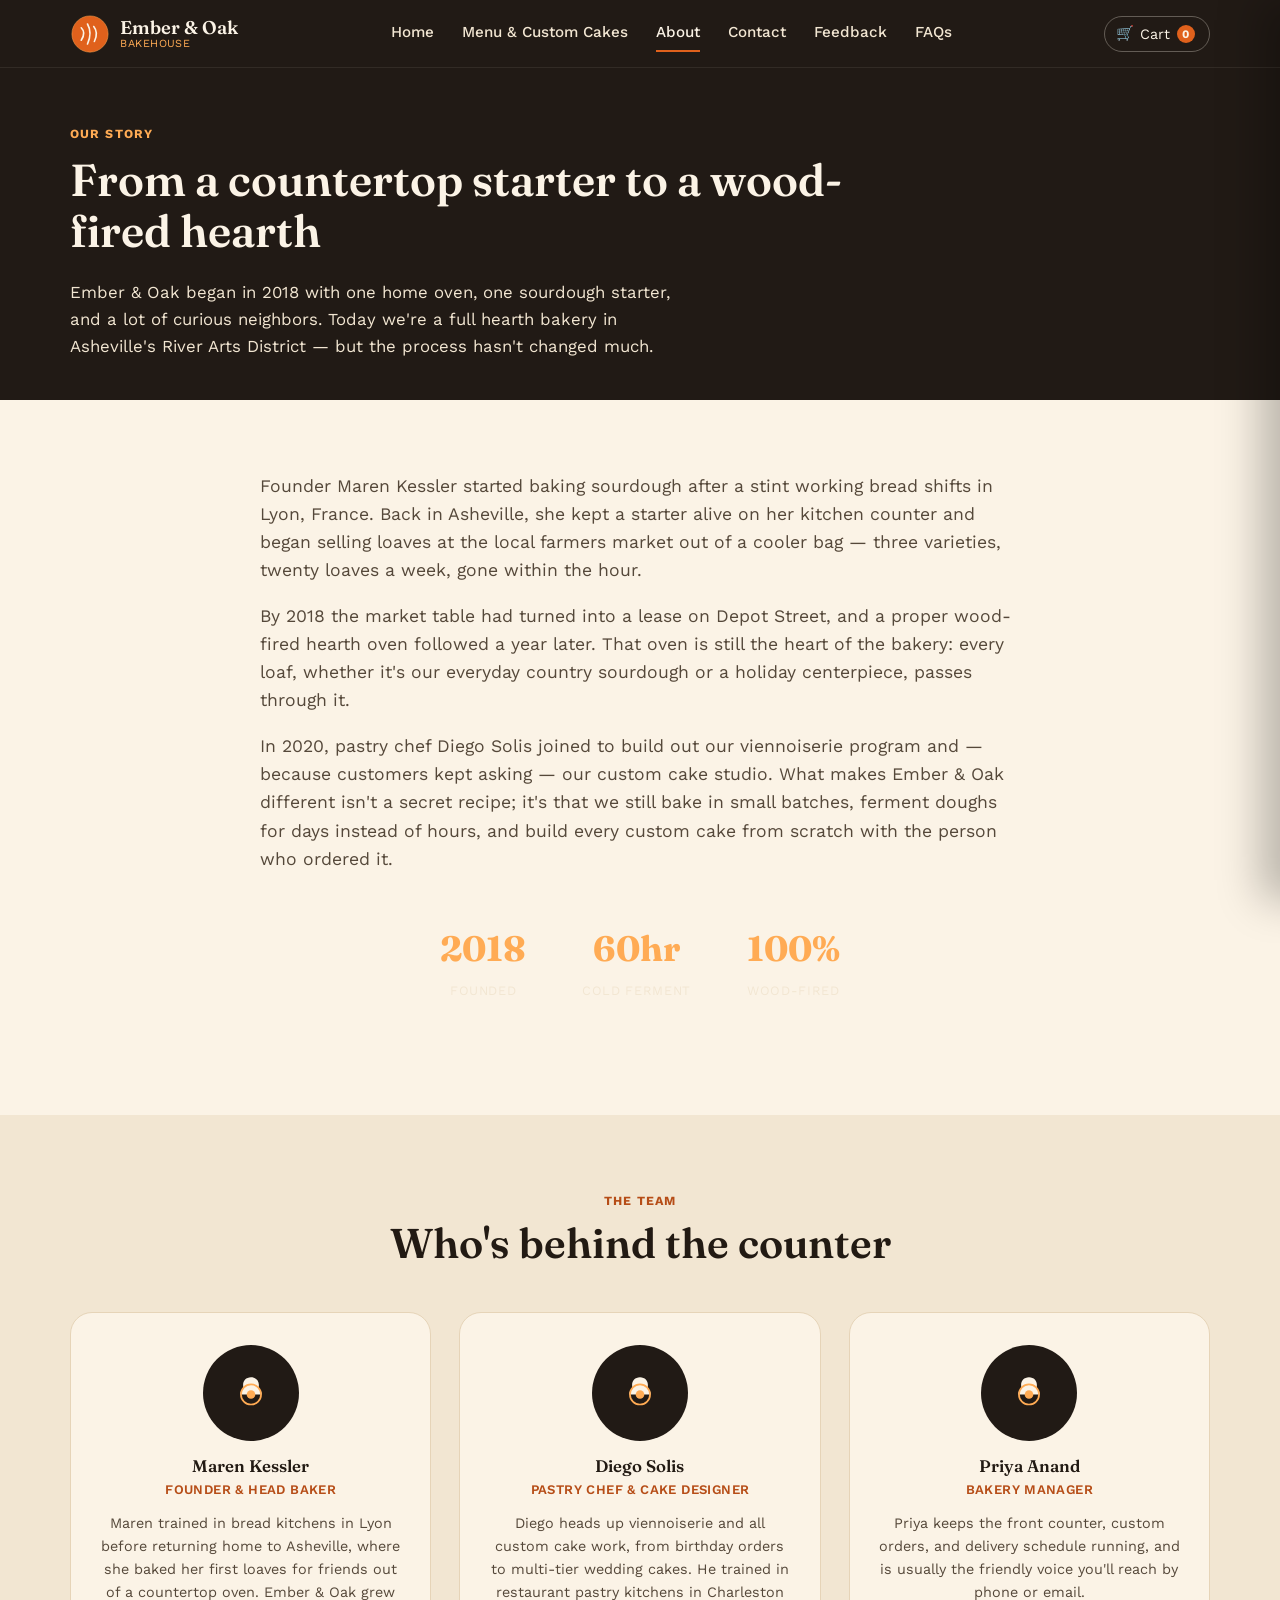
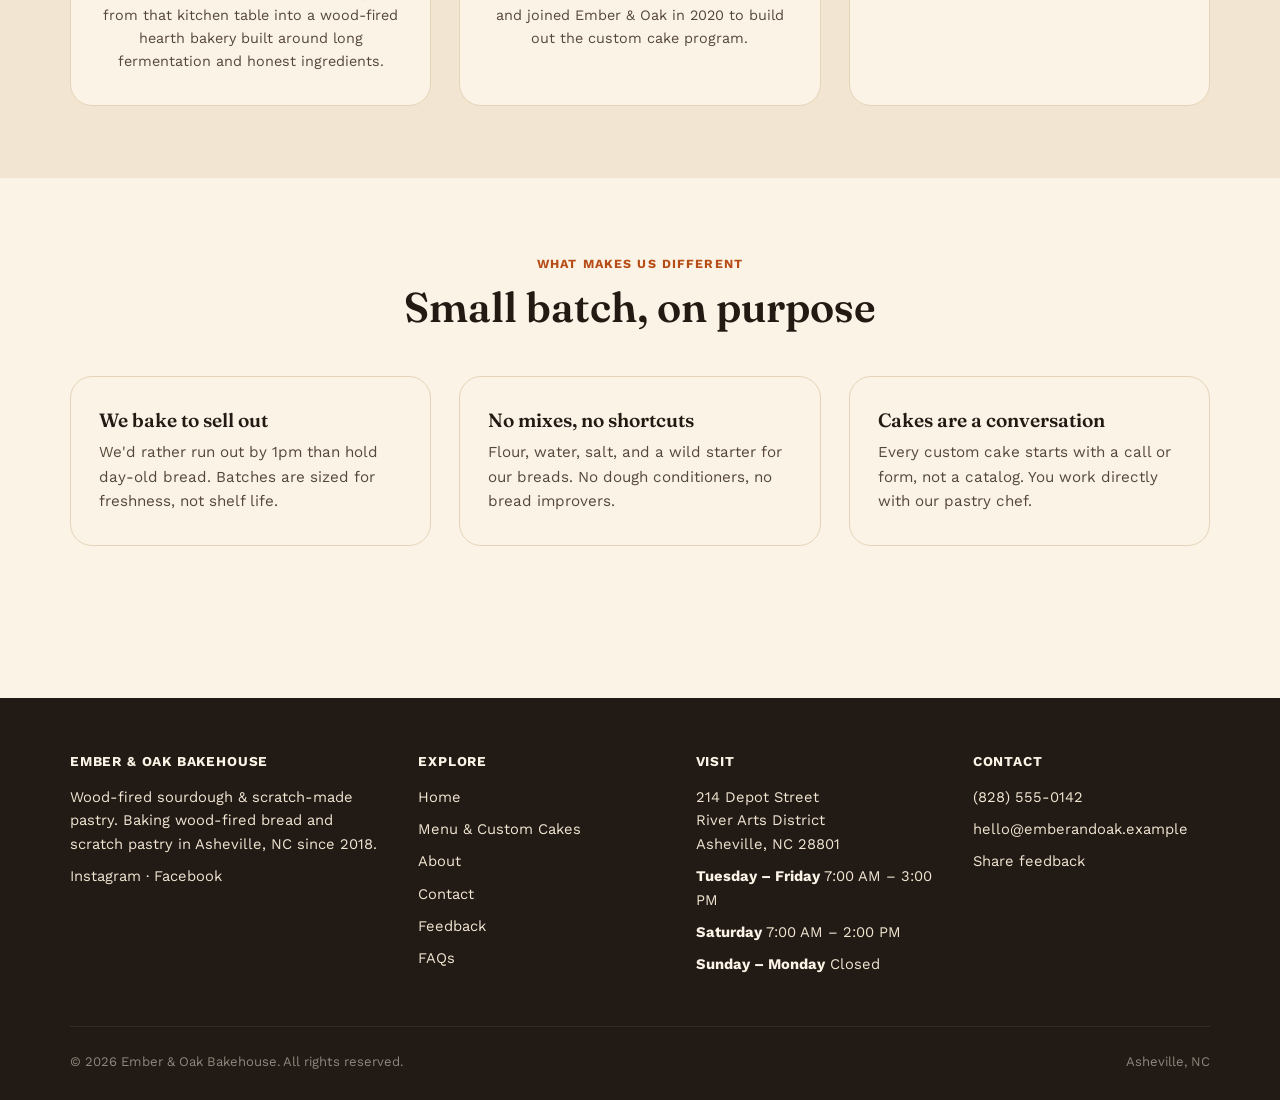
==== about.html @ a33b78ed "Updated1/9/26" ====
<!DOCTYPE html>
<html lang="en">
<head>
  <meta charset="UTF-8">
  <meta name="viewport" content="width=device-width, initial-scale=1.0">
  <title>About Us | Ember & Oak Bakehouse</title>
  <meta name="description" content="Meet the team behind Ember & Oak Bakehouse — an Asheville wood-fired bakery built on long fermentation, honest ingredients, and made-to-order cakes.">
  <link rel="icon" href="images/logo-mark.svg" type="image/svg+xml">
  <link rel="preconnect" href="https://fonts.googleapis.com">
  <link rel="preconnect" href="https://fonts.gstatic.com" crossorigin>
  <link href="https://fonts.googleapis.com/css2?family=Fraunces:opsz,wght@9..144,500;9..144,600;9..144,700&family=Work+Sans:wght@400;500;600;700&display=swap" rel="stylesheet">
  <link rel="stylesheet" href="css/styles.css">
</head>
<body data-page="about">
  <a class="skip-link" href="#main">Skip to content</a>
  <div id="siteHeader"></div>

  <main id="main">
    <section class="page-banner">
      <div class="container">
        <span class="eyebrow">Our Story</span>
        <h1>From a countertop starter to a wood-fired hearth</h1>
        <p>Ember & Oak began in 2018 with one home oven, one sourdough starter, and a lot of curious neighbors. Today we're a full hearth bakery in Asheville's River Arts District — but the process hasn't changed much.</p>
      </div>
    </section>

    <section class="section">
      <div class="container" style="max-width:800px;">
        <p style="font-size:1.1rem;color:var(--ink-soft);">Founder Maren Kessler started baking sourdough after a stint working bread shifts in Lyon, France. Back in Asheville, she kept a starter alive on her kitchen counter and began selling loaves at the local farmers market out of a cooler bag — three varieties, twenty loaves a week, gone within the hour.</p>
        <p style="font-size:1.1rem;color:var(--ink-soft);">By 2018 the market table had turned into a lease on Depot Street, and a proper wood-fired hearth oven followed a year later. That oven is still the heart of the bakery: every loaf, whether it's our everyday country sourdough or a holiday centerpiece, passes through it.</p>
        <p style="font-size:1.1rem;color:var(--ink-soft);">In 2020, pastry chef Diego Solis joined to build out our viennoiserie program and — because customers kept asking — our custom cake studio. What makes Ember & Oak different isn't a secret recipe; it's that we still bake in small batches, ferment doughs for days instead of hours, and build every custom cake from scratch with the person who ordered it.</p>

        <div class="stat-row" style="margin-top:3rem;">
          <div class="stat"><strong>2018</strong><span>Founded</span></div>
          <div class="stat"><strong>60hr</strong><span>Cold Ferment</span></div>
          <div class="stat"><strong>100%</strong><span>Wood-Fired</span></div>
        </div>
      </div>
    </section>

    <section class="section section--soft">
      <div class="container">
        <div class="section-head center">
          <span class="eyebrow">The Team</span>
          <h2>Who's behind the counter</h2>
        </div>
        <div class="grid-3" id="teamGrid"></div>
      </div>
    </section>

    <section class="section">
      <div class="container">
        <div class="section-head center">
          <span class="eyebrow">What Makes Us Different</span>
          <h2>Small batch, on purpose</h2>
        </div>
        <div class="grid-3">
          <div class="feature-card">
            <h3>We bake to sell out</h3>
            <p>We'd rather run out by 1pm than hold day-old bread. Batches are sized for freshness, not shelf life.</p>
          </div>
          <div class="feature-card">
            <h3>No mixes, no shortcuts</h3>
            <p>Flour, water, salt, and a wild starter for our breads. No dough conditioners, no bread improvers.</p>
          </div>
          <div class="feature-card">
            <h3>Cakes are a conversation</h3>
            <p>Every custom cake starts with a call or form, not a catalog. You work directly with our pastry chef.</p>
          </div>
        </div>
      </div>
    </section>
  </main>

  <div id="siteFooter"></div>

  <script src="js/config.js"></script>
  <script src="js/main.js"></script>
  <script src="js/cart.js"></script>
  <script src="js/checkout.js"></script>
  <script src="js/forms.js"></script>
  <script>
    (function () {
      const team = window.BAKERY_CONFIG.team;
      document.getElementById("teamGrid").innerHTML = team
        .map(
          (member) => `
        <div class="feature-card team-card">
          <div class="team-card__portrait"><img src="images/icon-baker.svg" alt="" width="46" height="46" loading="lazy"></div>
          <h3>${member.name}</h3>
          <div class="role">${member.role}</div>
          <p>${member.bio}</p>
        </div>`
        )
        .join("");
    })();
  </script>
</body>
</html>
---- css/styles.css ----
/* =========================================================================
   EMBER & OAK BAKEHOUSE — DESIGN SYSTEM
   Brand-specific tokens live in :root below. To re-skin for a new client,
   change the custom properties here (and the Google Fonts <link> tags in
   each page's <head>) — component rules reference tokens only.
   ========================================================================= */

:root {
  /* ---- Brand palette -----------------------------------------------
     Deliberately not the generic "cream background + terracotta accent"
     bakery template look: dominant ground is a deep warm charcoal, with
     a vivid ember/gold accent and a light "flour" tone reserved for
     content panels. --------------------------------------------------- */
  --charcoal: #211a15;
  --charcoal-soft: #2e241c;
  --charcoal-softer: #3b2e22;
  --crust: #8a5a2b;
  --crust-dark: #5e3c1c;
  --ember: #e0611c;
  --ember-light: #ffab54;
  --ember-dim: #b64d17;
  --flour: #fbf3e6;
  --flour-dim: #f2e6d2;
  --flour-line: #e6d4b8;
  --ink: #221a13;
  --ink-soft: #55483a;
  --success: #4a7a4f;
  --error: #b3402f;

  --font-display: "Fraunces", "Iowan Old Style", "Palatino Linotype", serif;
  --font-body: "Work Sans", "Segoe UI", system-ui, sans-serif;

  --container: 1180px;
  --radius-sm: 6px;
  --radius-md: 12px;
  --radius-lg: 22px;

  --shadow-soft: 0 12px 30px -14px rgba(33, 26, 21, 0.45);
  --shadow-hard: 0 4px 0 0 var(--crust-dark);
}

/* ---- Reset ------------------------------------------------------------ */
*, *::before, *::after { box-sizing: border-box; }
html { scroll-behavior: smooth; }
body {
  margin: 0;
  background: var(--flour);
  color: var(--ink);
  font-family: var(--font-body);
  font-size: 16px;
  line-height: 1.6;
  -webkit-font-smoothing: antialiased;
}
img { max-width: 100%; display: block; }
a { color: inherit; }
h1, h2, h3, h4 { font-family: var(--font-display); margin: 0 0 0.5em; line-height: 1.15; font-weight: 600; }
p { margin: 0 0 1em; }
ul { margin: 0; padding: 0; list-style: none; }
button { font-family: inherit; cursor: pointer; }
input, textarea, select { font-family: inherit; font-size: 1rem; }
:focus-visible { outline: 3px solid var(--ember); outline-offset: 2px; }

.container {
  width: 100%;
  max-width: var(--container);
  margin: 0 auto;
  padding: 0 1.25rem;
}

.visually-hidden {
  position: absolute; width: 1px; height: 1px; padding: 0; margin: -1px;
  overflow: hidden; clip: rect(0,0,0,0); white-space: nowrap; border: 0;
}

.skip-link {
  position: absolute; left: 1rem; top: -60px; background: var(--ember);
  color: var(--flour); padding: 0.75rem 1.25rem; border-radius: var(--radius-sm);
  z-index: 200; transition: top 0.2s ease;
}
.skip-link:focus { top: 1rem; }

/* ---- Signature visual motif: bread-scoring lines ----------------------
   A recurring hand-drawn "lame score" pattern (the slashes bakers cut
   into dough before baking) used as section dividers and decorative
   corner marks throughout the site — the one visual signature that ties
   back specifically to a wood-fired bread bakery. ------------------------ */
.score-divider {
  display: block;
  width: 100%;
  height: 28px;
  margin: 0 auto;
}
.score-divider--light path { stroke: var(--flour-dim); }
.score-divider--ember path { stroke: var(--ember); }
.score-divider path {
  fill: none;
  stroke: var(--crust);
  stroke-width: 2.5;
  stroke-linecap: round;
}

/* ---- Buttons ------------------------------------------------------------ */
.btn {
  display: inline-flex;
  align-items: center;
  justify-content: center;
  gap: 0.5rem;
  font-family: var(--font-body);
  font-weight: 600;
  font-size: 0.95rem;
  letter-spacing: 0.01em;
  padding: 0.85rem 1.6rem;
  border-radius: 999px;
  border: 2px solid transparent;
  text-decoration: none;
  transition: transform 0.15s ease, box-shadow 0.15s ease, background 0.15s ease;
  white-space: nowrap;
}
.btn:active { transform: translateY(1px); }
.btn-primary {
  background: var(--ember);
  color: var(--flour);
  box-shadow: var(--shadow-hard);
}
.btn-primary:hover { background: var(--ember-light); }
.btn-secondary {
  background: transparent;
  color: var(--flour);
  border-color: var(--flour-line);
}
.btn-secondary:hover { border-color: var(--ember-light); color: var(--ember-light); }
.btn-outline {
  background: transparent;
  color: var(--ink);
  border-color: var(--crust);
}
.btn-outline:hover { background: var(--crust); color: var(--flour); }
.btn-block { width: 100%; }
.btn-sm { padding: 0.5rem 1rem; font-size: 0.85rem; }
.btn[disabled] { opacity: 0.55; cursor: not-allowed; }

/* ---- Header ------------------------------------------------------------ */
.site-header {
  position: sticky;
  top: 0;
  z-index: 100;
  background: var(--charcoal);
  color: var(--flour);
  border-bottom: 1px solid rgba(251, 243, 230, 0.08);
}
.site-header__bar {
  display: flex;
  align-items: center;
  justify-content: space-between;
  padding: 0.85rem 1.25rem;
  max-width: var(--container);
  margin: 0 auto;
  gap: 1rem;
}
.brand {
  display: flex;
  align-items: center;
  gap: 0.65rem;
  text-decoration: none;
  color: var(--flour);
}
.brand__mark { width: 40px; height: 40px; flex-shrink: 0; }
.brand__text { display: flex; flex-direction: column; line-height: 1.1; }
.brand__name { font-family: var(--font-display); font-size: 1.15rem; font-weight: 600; }
.brand__tagline { font-size: 0.68rem; letter-spacing: 0.04em; text-transform: uppercase; color: var(--ember-light); }

.main-nav {
  display: flex;
  align-items: center;
  gap: 1.75rem;
}
.main-nav a {
  text-decoration: none;
  color: var(--flour-dim);
  font-size: 0.95rem;
  font-weight: 500;
  padding: 0.35rem 0;
  border-bottom: 2px solid transparent;
  transition: color 0.15s ease, border-color 0.15s ease;
}
.main-nav a:hover, .main-nav a[aria-current="page"] { color: var(--flour); border-color: var(--ember); }

.header-actions { display: flex; align-items: center; gap: 0.75rem; }

.cart-btn {
  position: relative;
  display: inline-flex;
  align-items: center;
  gap: 0.4rem;
  background: transparent;
  border: 1.5px solid rgba(251, 243, 230, 0.3);
  color: var(--flour);
  border-radius: 999px;
  padding: 0.5rem 0.9rem 0.5rem 0.7rem;
  font-size: 0.9rem;
}
.cart-btn:hover { border-color: var(--ember-light); }
.cart-count {
  background: var(--ember);
  color: var(--flour);
  font-size: 0.72rem;
  font-weight: 700;
  min-width: 18px;
  height: 18px;
  border-radius: 999px;
  display: inline-flex;
  align-items: center;
  justify-content: center;
  padding: 0 4px;
}

.nav-toggle {
  display: none;
  background: transparent;
  border: 1px solid rgba(251,243,230,0.3);
  border-radius: var(--radius-sm);
  color: var(--flour);
  padding: 0.5rem 0.65rem;
}

@media (max-width: 880px) {
  .main-nav {
    position: absolute;
    top: 100%; left: 0; right: 0;
    background: var(--charcoal);
    flex-direction: column;
    align-items: flex-start;
    padding: 1rem 1.25rem 1.5rem;
    gap: 0.9rem;
    border-bottom: 1px solid rgba(251,243,230,0.08);
    display: none;
  }
  .main-nav.is-open { display: flex; }
  .nav-toggle { display: inline-flex; }
}

/* ---- Footer ------------------------------------------------------------ */
.site-footer {
  background: var(--charcoal);
  color: var(--flour-dim);
  padding: 3.5rem 0 1.75rem;
  margin-top: 5rem;
}
.footer-grid {
  display: grid;
  grid-template-columns: 1.3fr 1fr 1fr 1fr;
  gap: 2.5rem;
  padding-bottom: 2.5rem;
}
.footer-col h4 {
  color: var(--flour);
  font-size: 0.85rem;
  text-transform: uppercase;
  letter-spacing: 0.06em;
  font-family: var(--font-body);
  font-weight: 700;
  margin-bottom: 1rem;
}
.footer-col p, .footer-col li { font-size: 0.92rem; margin-bottom: 0.55rem; }
.footer-col a { text-decoration: none; color: var(--flour-dim); }
.footer-col a:hover { color: var(--ember-light); }
.footer-bottom {
  border-top: 1px solid rgba(251,243,230,0.08);
  padding-top: 1.5rem;
  font-size: 0.82rem;
  display: flex;
  justify-content: space-between;
  flex-wrap: wrap;
  gap: 0.5rem;
  color: rgba(251,243,230,0.5);
}
@media (max-width: 820px) {
  .footer-grid { grid-template-columns: 1fr 1fr; }
}
@media (max-width: 520px) {
  .footer-grid { grid-template-columns: 1fr; gap: 1.75rem; }
}

/* ---- Hero --------------------------------------------------------------- */
.hero {
  background: linear-gradient(160deg, var(--charcoal) 0%, var(--charcoal-soft) 60%, var(--crust-dark) 130%);
  color: var(--flour);
  padding: 4.5rem 0 3.5rem;
  position: relative;
  overflow: hidden;
}
.hero__inner {
  display: grid;
  grid-template-columns: 1.1fr 0.9fr;
  gap: 3rem;
  align-items: center;
}
.hero__eyebrow {
  display: inline-flex;
  align-items: center;
  gap: 0.5rem;
  color: var(--ember-light);
  text-transform: uppercase;
  letter-spacing: 0.1em;
  font-size: 0.78rem;
  font-weight: 700;
  margin-bottom: 1rem;
}
.hero h1 {
  font-size: clamp(2.4rem, 5vw, 3.6rem);
  max-width: 14ch;
}
.hero h1 em {
  font-style: normal;
  color: var(--ember-light);
}
.hero__lead {
  font-size: 1.15rem;
  color: var(--flour-dim);
  max-width: 46ch;
  margin-bottom: 1.75rem;
}
.hero__actions { display: flex; gap: 1rem; flex-wrap: wrap; margin-bottom: 2.25rem; }
.hero__meta {
  display: flex;
  gap: 2rem;
  flex-wrap: wrap;
  font-size: 0.88rem;
  color: var(--flour-dim);
}
.hero__meta strong { display: block; color: var(--flour); font-family: var(--font-display); font-size: 1rem; font-weight: 600; }
.hero__art { position: relative; }
.hero__art svg { width: 100%; height: auto; }

@media (max-width: 900px) {
  .hero__inner { grid-template-columns: 1fr; }
  .hero__art { order: -1; max-width: 320px; margin: 0 auto; }
}

/* ---- Section scaffolding ------------------------------------------------ */
.section { padding: 4.5rem 0; }
.section--tight { padding: 3rem 0; }
.section--charcoal { background: var(--charcoal); color: var(--flour); }
.section--soft { background: var(--flour-dim); }
.section-head { max-width: 60ch; margin-bottom: 2.75rem; }
.section-head.center { margin-left: auto; margin-right: auto; text-align: center; }
.eyebrow {
  display: inline-block;
  color: var(--ember-dim);
  text-transform: uppercase;
  font-weight: 700;
  letter-spacing: 0.09em;
  font-size: 0.78rem;
  margin-bottom: 0.6rem;
}
.section--charcoal .eyebrow { color: var(--ember-light); }
.section-head h2 { font-size: clamp(1.9rem, 3.4vw, 2.6rem); }
.section-head p { color: var(--ink-soft); font-size: 1.05rem; }
.section--charcoal .section-head p { color: var(--flour-dim); }

/* ---- Cards / grids ------------------------------------------------------- */
.grid-3 { display: grid; grid-template-columns: repeat(3, 1fr); gap: 1.75rem; }
.grid-2 { display: grid; grid-template-columns: repeat(2, 1fr); gap: 1.75rem; }
@media (max-width: 900px) { .grid-3 { grid-template-columns: repeat(2, 1fr); } }
@media (max-width: 620px) { .grid-3, .grid-2 { grid-template-columns: 1fr; } }

.feature-card {
  background: var(--flour);
  border: 1px solid var(--flour-line);
  border-radius: var(--radius-lg);
  padding: 2rem 1.75rem;
  transition: transform 0.2s ease, box-shadow 0.2s ease;
}
.feature-card:hover { transform: translateY(-4px); box-shadow: var(--shadow-soft); }
.feature-card__icon { width: 54px; height: 54px; margin-bottom: 1.1rem; }
.feature-card h3 { font-size: 1.2rem; }
.feature-card p { color: var(--ink-soft); margin-bottom: 0; font-size: 0.95rem; }

/* ---- Featured product cards (home) --------------------------------------- */
.product-card {
  background: var(--flour);
  border: 1px solid var(--flour-line);
  border-radius: var(--radius-lg);
  overflow: hidden;
  display: flex;
  flex-direction: column;
}
.product-card__art {
  background: var(--flour-dim);
  padding: 2rem;
  display: flex;
  align-items: center;
  justify-content: center;
}
.product-card__art img { width: 84px; height: 84px; }
.product-card__body { padding: 1.5rem 1.5rem 1.75rem; display: flex; flex-direction: column; flex: 1; }
.product-card__row { display: flex; justify-content: space-between; align-items: baseline; gap: 0.75rem; margin-bottom: 0.4rem; }
.product-card h3 { font-size: 1.1rem; margin-bottom: 0; }
.product-card__price { font-family: var(--font-display); color: var(--ember-dim); font-weight: 600; white-space: nowrap; }
.product-card p { color: var(--ink-soft); font-size: 0.92rem; flex: 1; }
.product-card__tags { display: flex; flex-wrap: wrap; gap: 0.4rem; margin-bottom: 1rem; }
.tag {
  font-size: 0.7rem;
  text-transform: uppercase;
  letter-spacing: 0.03em;
  color: var(--crust-dark);
  background: var(--flour-dim);
  border: 1px solid var(--flour-line);
  padding: 0.2rem 0.55rem;
  border-radius: 999px;
}

/* ---- Menu page ------------------------------------------------------------ */
.menu-jump {
  display: flex;
  gap: 0.6rem;
  flex-wrap: wrap;
  padding: 1.25rem 0;
  position: sticky;
  top: 73px;
  background: var(--flour);
  z-index: 40;
  border-bottom: 1px solid var(--flour-line);
}
.menu-jump a {
  text-decoration: none;
  font-size: 0.88rem;
  font-weight: 600;
  color: var(--ink-soft);
  background: var(--flour-dim);
  border: 1px solid var(--flour-line);
  padding: 0.45rem 1rem;
  border-radius: 999px;
}
.menu-jump a:hover, .menu-jump a.is-active { color: var(--flour); background: var(--crust); border-color: var(--crust); }

.menu-category { padding: 3.5rem 0; scroll-margin-top: 130px; }
.menu-category__head { max-width: 62ch; margin-bottom: 2.25rem; }
.menu-category__head h2 { font-size: 2rem; }
.menu-category__head p { color: var(--ink-soft); }

.menu-grid { display: grid; grid-template-columns: repeat(2, 1fr); gap: 1.25rem; }
@media (max-width: 720px) { .menu-grid { grid-template-columns: 1fr; } }

.menu-item {
  display: flex;
  gap: 1.1rem;
  background: var(--flour);
  border: 1px solid var(--flour-line);
  border-radius: var(--radius-md);
  padding: 1.1rem;
}
.menu-item__icon {
  width: 60px; height: 60px; flex-shrink: 0;
  background: var(--flour-dim);
  border-radius: var(--radius-sm);
  display: flex; align-items: center; justify-content: center;
}
.menu-item__icon img { width: 38px; height: 38px; }
.menu-item__body { flex: 1; min-width: 0; }
.menu-item__row { display: flex; justify-content: space-between; gap: 0.75rem; align-items: baseline; }
.menu-item__row h3 { font-size: 1.02rem; margin-bottom: 0.25rem; }
.menu-item__price { font-family: var(--font-display); font-weight: 600; color: var(--ember-dim); white-space: nowrap; }
.menu-item p { font-size: 0.88rem; color: var(--ink-soft); margin-bottom: 0.6rem; }
.menu-item__foot { display: flex; align-items: center; justify-content: space-between; gap: 0.75rem; flex-wrap: wrap; }
.menu-item__sizes { display: flex; gap: 0.4rem; }
.menu-item__sizes select { border: 1px solid var(--flour-line); border-radius: var(--radius-sm); padding: 0.35rem 0.5rem; background: var(--flour); }

.qty-add { display: flex; align-items: center; gap: 0.5rem; }
.add-btn {
  background: var(--ink);
  color: var(--flour);
  border: none;
  border-radius: 999px;
  padding: 0.45rem 1rem;
  font-size: 0.85rem;
  font-weight: 600;
}
.add-btn:hover { background: var(--ember); }
.add-btn.is-added { background: var(--success); }

/* ---- Cart drawer ----------------------------------------------------------- */
.cart-overlay {
  position: fixed; inset: 0; background: rgba(33,26,21,0.55);
  z-index: 150; opacity: 0; pointer-events: none; transition: opacity 0.2s ease;
}
.cart-overlay.is-open { opacity: 1; pointer-events: auto; }

.cart-drawer {
  position: fixed; top: 0; right: 0; bottom: 0;
  width: min(420px, 100%);
  background: var(--flour);
  z-index: 160;
  box-shadow: -20px 0 40px rgba(0,0,0,0.25);
  transform: translateX(100%);
  transition: transform 0.25s ease;
  display: flex;
  flex-direction: column;
}
.cart-drawer.is-open { transform: translateX(0); }
.cart-drawer__head {
  display: flex; align-items: center; justify-content: space-between;
  padding: 1.25rem 1.5rem; border-bottom: 1px solid var(--flour-line);
  background: var(--charcoal); color: var(--flour);
}
.cart-drawer__head h2 { font-size: 1.3rem; margin: 0; }
.cart-close { background: transparent; border: none; color: var(--flour); font-size: 1.4rem; line-height: 1; padding: 0.25rem; }
.cart-drawer__items { flex: 1; overflow-y: auto; padding: 1rem 1.5rem; }
.cart-empty { text-align: center; color: var(--ink-soft); padding: 3rem 1rem; }
.cart-line { display: flex; gap: 0.9rem; padding: 1rem 0; border-bottom: 1px solid var(--flour-line); }
.cart-line__icon { width: 46px; height: 46px; background: var(--flour-dim); border-radius: var(--radius-sm); flex-shrink: 0; display: flex; align-items: center; justify-content: center; }
.cart-line__icon img { width: 28px; height: 28px; }
.cart-line__body { flex: 1; min-width: 0; }
.cart-line__title { font-weight: 600; font-size: 0.92rem; }
.cart-line__variant { font-size: 0.78rem; color: var(--ink-soft); }
.cart-line__controls { display: flex; align-items: center; gap: 0.6rem; margin-top: 0.5rem; }
.qty-stepper { display: inline-flex; align-items: center; border: 1px solid var(--flour-line); border-radius: 999px; }
.qty-stepper button { background: transparent; border: none; width: 26px; height: 26px; font-size: 1rem; }
.qty-stepper span { min-width: 20px; text-align: center; font-size: 0.85rem; }
.cart-line__remove { background: none; border: none; color: var(--error); font-size: 0.78rem; text-decoration: underline; padding: 0; }
.cart-line__price { font-family: var(--font-display); font-weight: 600; white-space: nowrap; }
.cart-drawer__foot { border-top: 1px solid var(--flour-line); padding: 1.25rem 1.5rem 1.5rem; }
.cart-total-row { display: flex; justify-content: space-between; font-size: 1.05rem; font-weight: 700; margin-bottom: 1rem; }
.cart-note { font-size: 0.78rem; color: var(--ink-soft); margin-top: 0.75rem; text-align: center; }

/* ---- Custom cake form ------------------------------------------------------ */
.form-card {
  background: var(--flour);
  border: 1px solid var(--flour-line);
  border-radius: var(--radius-lg);
  padding: 2.25rem;
}
.form-grid { display: grid; grid-template-columns: 1fr 1fr; gap: 1.25rem; }
@media (max-width: 640px) { .form-grid { grid-template-columns: 1fr; } }
.field { margin-bottom: 1.25rem; }
.field label {
  display: block;
  font-weight: 600;
  font-size: 0.88rem;
  margin-bottom: 0.4rem;
}
.field .hint { font-weight: 400; color: var(--ink-soft); font-size: 0.78rem; display: block; margin-top: 0.3rem; }
.field input[type="text"],
.field input[type="email"],
.field input[type="tel"],
.field input[type="date"],
.field input[type="number"],
.field select,
.field textarea {
  width: 100%;
  border: 1.5px solid var(--flour-line);
  border-radius: var(--radius-sm);
  padding: 0.7rem 0.85rem;
  background: #fff;
  color: var(--ink);
}
.field textarea { resize: vertical; min-height: 110px; }
.field input:focus, .field select:focus, .field textarea:focus { border-color: var(--ember); }
.field.has-error input, .field.has-error select, .field.has-error textarea { border-color: var(--error); }
.field-error { color: var(--error); font-size: 0.8rem; margin-top: 0.35rem; display: none; }
.field.has-error .field-error { display: block; }

.radio-group, .checkbox-group { display: flex; flex-wrap: wrap; gap: 0.6rem; }
.pill-choice { position: relative; }
.pill-choice input { position: absolute; opacity: 0; }
.pill-choice span {
  display: inline-flex;
  align-items: center;
  padding: 0.5rem 1rem;
  border-radius: 999px;
  border: 1.5px solid var(--flour-line);
  font-size: 0.85rem;
  cursor: pointer;
  transition: all 0.15s ease;
}
.pill-choice input:checked + span { background: var(--ink); border-color: var(--ink); color: var(--flour); }
.pill-choice input:focus-visible + span { outline: 3px solid var(--ember); outline-offset: 2px; }

.form-success {
  display: none;
  text-align: center;
  padding: 3rem 1.5rem;
}
.form-success.is-visible { display: block; }
.form-success__icon { width: 64px; height: 64px; margin: 0 auto 1.25rem; }
.form-success h3 { font-size: 1.4rem; }
.form-success p { color: var(--ink-soft); max-width: 42ch; margin: 0 auto; }

.form-status {
  display: none;
  border-radius: var(--radius-sm);
  padding: 0.85rem 1rem;
  font-size: 0.88rem;
  margin-bottom: 1.25rem;
}
.form-status.is-visible { display: block; }
.form-status--error { background: #fbe6e1; color: var(--error); }

/* ---- FAQ accordion ---------------------------------------------------------- */
.accordion { max-width: 780px; margin: 0 auto; }
.accordion-group { margin-bottom: 2.75rem; }
.accordion-group h2 { font-size: 1.35rem; margin-bottom: 1rem; color: var(--ember-dim); }
.accordion-item {
  border-bottom: 1px solid var(--flour-line);
}
.accordion-trigger {
  width: 100%;
  display: flex;
  align-items: center;
  justify-content: space-between;
  gap: 1rem;
  background: none;
  border: none;
  text-align: left;
  padding: 1.15rem 0;
  font-family: var(--font-display);
  font-size: 1.05rem;
  font-weight: 600;
  color: var(--ink);
}
.accordion-trigger__icon {
  flex-shrink: 0;
  width: 26px; height: 26px;
  border-radius: 999px;
  border: 1.5px solid var(--crust);
  display: flex; align-items: center; justify-content: center;
  position: relative;
}
.accordion-trigger__icon::before, .accordion-trigger__icon::after {
  content: ""; position: absolute; background: var(--crust);
}
.accordion-trigger__icon::before { width: 11px; height: 2px; }
.accordion-trigger__icon::after { width: 2px; height: 11px; transition: transform 0.2s ease; }
.accordion-item.is-open .accordion-trigger__icon::after { transform: scaleY(0); }
.accordion-panel {
  max-height: 0;
  overflow: hidden;
  transition: max-height 0.25s ease;
}
.accordion-panel__inner { padding-bottom: 1.25rem; color: var(--ink-soft); font-size: 0.95rem; max-width: 68ch; }

/* ---- Contact / map ----------------------------------------------------------- */
.contact-grid { display: grid; grid-template-columns: 1fr 1fr; gap: 3rem; align-items: start; }
@media (max-width: 900px) { .contact-grid { grid-template-columns: 1fr; } }
.info-list { margin-top: 1.5rem; }
.info-list li { display: flex; gap: 0.9rem; padding: 0.9rem 0; border-bottom: 1px solid var(--flour-line); }
.info-list__icon { width: 22px; height: 22px; flex-shrink: 0; margin-top: 2px; }
.info-list strong { display: block; font-size: 0.95rem; }
.info-list a.tap-to-call {
  font-family: var(--font-display);
  font-size: 1.15rem;
  color: var(--ember-dim);
  text-decoration: none;
  font-weight: 600;
}
.map-embed { border-radius: var(--radius-md); overflow: hidden; border: 1px solid var(--flour-line); margin-top: 2rem; }
.map-embed iframe { width: 100%; height: 280px; border: 0; display: block; }

/* ---- About page --------------------------------------------------------------- */
.team-card { text-align: center; }
.team-card__portrait {
  width: 96px; height: 96px; margin: 0 auto 1rem;
  border-radius: 50%;
  background: var(--charcoal);
  display: flex; align-items: center; justify-content: center;
}
.team-card__portrait svg, .team-card__portrait img { width: 46px; height: 46px; }
.team-card h3 { font-size: 1.05rem; margin-bottom: 0.15rem; }
.team-card .role { color: var(--ember-dim); font-size: 0.82rem; font-weight: 600; text-transform: uppercase; letter-spacing: 0.03em; margin-bottom: 0.75rem; }
.team-card p { font-size: 0.9rem; color: var(--ink-soft); }

.stat-row { display: flex; justify-content: center; gap: 3.5rem; flex-wrap: wrap; margin: 2.5rem 0; }
.stat { text-align: center; }
.stat strong { display: block; font-family: var(--font-display); font-size: 2.2rem; color: var(--ember-light); }
.stat span { font-size: 0.8rem; text-transform: uppercase; letter-spacing: 0.05em; color: var(--flour-dim); }

/* ---- Utility banner (e.g. hours snapshot on home) ------------------------------ */
.snapshot-band {
  background: var(--flour-dim);
  border-top: 1px solid var(--flour-line);
  border-bottom: 1px solid var(--flour-line);
  padding: 2.25rem 0;
}
.snapshot-grid { display: grid; grid-template-columns: repeat(3, 1fr); gap: 2rem; }
@media (max-width: 780px) { .snapshot-grid { grid-template-columns: 1fr; gap: 1.5rem; } }
.snapshot-item { display: flex; gap: 1rem; align-items: flex-start; }
.snapshot-item__icon { width: 34px; height: 34px; flex-shrink: 0; }
.snapshot-item h3 { font-size: 1rem; margin-bottom: 0.35rem; }
.snapshot-item p { font-size: 0.88rem; color: var(--ink-soft); margin-bottom: 0; }

/* ---- CTA band ------------------------------------------------------------------ */
.cta-band {
  background: linear-gradient(120deg, var(--crust-dark), var(--ink) 70%);
  color: var(--flour);
  border-radius: var(--radius-lg);
  padding: 3.5rem 3rem;
  text-align: center;
  margin: 0 1.25rem;
}
.cta-band h2 { font-size: clamp(1.7rem, 3vw, 2.3rem); }
.cta-band p { color: var(--flour-dim); max-width: 50ch; margin: 0 auto 1.75rem; }
.cta-band__actions { display: flex; gap: 1rem; justify-content: center; flex-wrap: wrap; }

/* ---- Breadcrumb / page intro banner (interior pages) --------------------------- */
.page-banner {
  background: var(--charcoal);
  color: var(--flour);
  padding: 3.25rem 0 2.5rem;
}
.page-banner .eyebrow { color: var(--ember-light); }
.page-banner h1 { font-size: clamp(2rem, 4vw, 2.8rem); max-width: 26ch; }
.page-banner p { color: var(--flour-dim); max-width: 60ch; font-size: 1.05rem; margin-bottom: 0; }

/* ---- Misc ----------------------------------------------------------------------- */
.badge-list { display: flex; gap: 0.6rem; flex-wrap: wrap; margin-top: 1rem; }
.toast {
  position: fixed;
  bottom: 1.5rem; left: 50%; transform: translateX(-50%) translateY(20px);
  background: var(--ink); color: var(--flour);
  padding: 0.8rem 1.4rem; border-radius: 999px;
  font-size: 0.88rem; font-weight: 600;
  box-shadow: var(--shadow-soft);
  opacity: 0; pointer-events: none;
  transition: opacity 0.2s ease, transform 0.2s ease;
  z-index: 200;
}
.toast.is-visible { opacity: 1; transform: translateX(-50%) translateY(0); }

.policy-list li { padding-left: 1.4rem; position: relative; margin-bottom: 0.6rem; font-size: 0.95rem; color: var(--ink-soft); }
.policy-list li::before {
  content: ""; position: absolute; left: 0; top: 0.5em;
  width: 8px; height: 8px; border-radius: 50%; background: var(--ember);
}
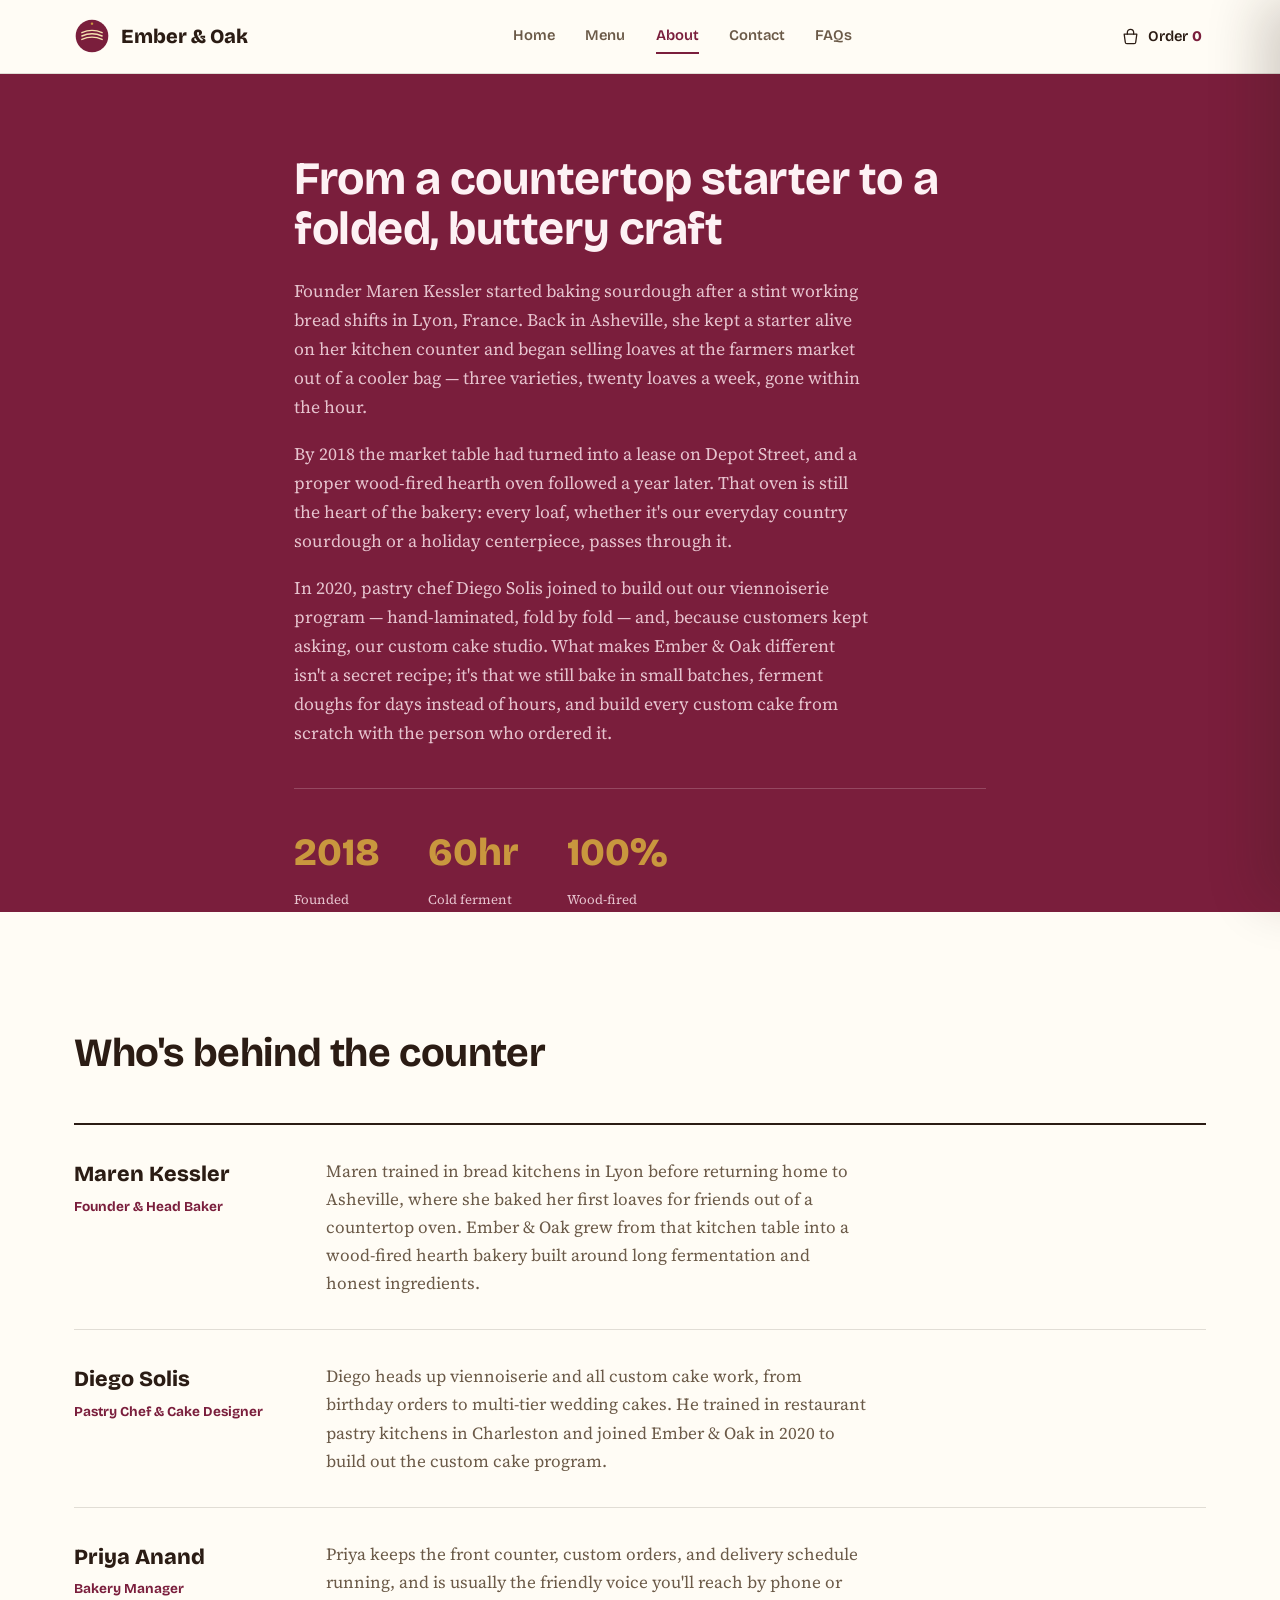
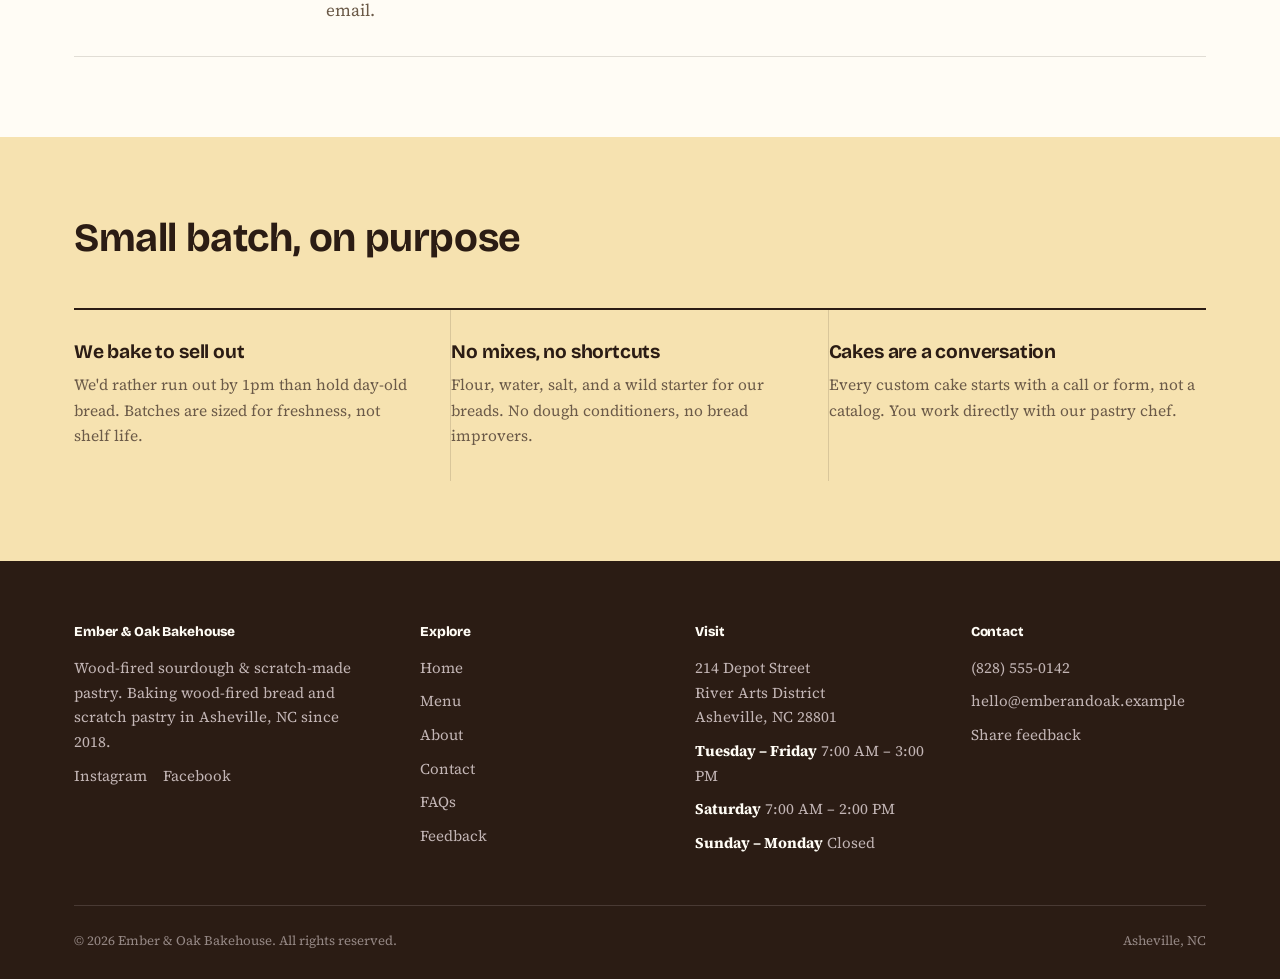
==== commit 0ab35693: "Updated 7/9/26" ====
--- a/about.html
+++ b/about.html
@@ -1,69 +1,80 @@
 <!DOCTYPE html>
-<html lang="en">
+<html lang="en" class="no-js">
 <head>
   <meta charset="UTF-8">
+  <script>document.documentElement.classList.replace("no-js","js");</script>
   <meta name="viewport" content="width=device-width, initial-scale=1.0">
   <title>About Us | Ember & Oak Bakehouse</title>
   <meta name="description" content="Meet the team behind Ember & Oak Bakehouse — an Asheville wood-fired bakery built on long fermentation, honest ingredients, and made-to-order cakes.">
   <link rel="icon" href="images/logo-mark.svg" type="image/svg+xml">
   <link rel="preconnect" href="https://fonts.googleapis.com">
   <link rel="preconnect" href="https://fonts.gstatic.com" crossorigin>
-  <link href="https://fonts.googleapis.com/css2?family=Fraunces:opsz,wght@9..144,500;9..144,600;9..144,700&family=Work+Sans:wght@400;500;600;700&display=swap" rel="stylesheet">
+  <link href="https://fonts.googleapis.com/css2?family=Bricolage+Grotesque:opsz,wght@12..96,400..800&family=Source+Serif+4:ital,opsz,wght@0,8..60,400..700;1,8..60,400..700&display=swap" rel="stylesheet">
   <link rel="stylesheet" href="css/styles.css">
 </head>
 <body data-page="about">
   <a class="skip-link" href="#main">Skip to content</a>
-  <div id="siteHeader"></div>
+  <!-- Static no-JS fallback: js/main.js replaces this entirely once it runs
+       (adding the cart button/toggle). Keep in sync with js/main.js's
+       PRIMARY_NAV_ITEMS/FOOTER_NAV_ITEMS and js/config.js business info. -->
+  <div id="siteHeader">
+    <header class="site-header">
+      <div class="site-header__bar">
+        <a href="index.html" class="brand">
+          <img src="images/logo-mark.svg" alt="" class="brand__mark" width="38" height="38">
+          <span class="brand__name">Ember & Oak</span>
+        </a>
+        <nav class="main-nav" aria-label="Primary">
+          <a href="index.html">Home</a>
+          <a href="menu.html">Menu</a>
+          <a href="about.html" aria-current="page">About</a>
+          <a href="contact.html">Contact</a>
+          <a href="faq.html">FAQs</a>
+        </nav>
+      </div>
+    </header>
+  </div>
 
   <main id="main">
-    <section class="page-banner">
-      <div class="container">
-        <span class="eyebrow">Our Story</span>
-        <h1>From a countertop starter to a wood-fired hearth</h1>
-        <p>Ember & Oak began in 2018 with one home oven, one sourdough starter, and a lot of curious neighbors. Today we're a full hearth bakery in Asheville's River Arts District — but the process hasn't changed much.</p>
-      </div>
-    </section>
+    <section class="section section--burgundy" style="padding-bottom:0;">
+      <div class="container-narrow">
+        <h1 style="font-size:clamp(2.1rem,4vw,2.9rem);max-width:22ch;">From a countertop starter to a folded, buttery craft</h1>
+        <p style="font-size:1.1rem;color:var(--text-on-burgundy-soft);max-width:64ch;">Founder Maren Kessler started baking sourdough after a stint working bread shifts in Lyon, France. Back in Asheville, she kept a starter alive on her kitchen counter and began selling loaves at the farmers market out of a cooler bag — three varieties, twenty loaves a week, gone within the hour.</p>
+        <p style="font-size:1.1rem;color:var(--text-on-burgundy-soft);max-width:64ch;">By 2018 the market table had turned into a lease on Depot Street, and a proper wood-fired hearth oven followed a year later. That oven is still the heart of the bakery: every loaf, whether it's our everyday country sourdough or a holiday centerpiece, passes through it.</p>
+        <p style="font-size:1.1rem;color:var(--text-on-burgundy-soft);max-width:64ch;">In 2020, pastry chef Diego Solis joined to build out our viennoiserie program — hand-laminated, fold by fold — and, because customers kept asking, our custom cake studio. What makes Ember & Oak different isn't a secret recipe; it's that we still bake in small batches, ferment doughs for days instead of hours, and build every custom cake from scratch with the person who ordered it.</p>
 
-    <section class="section">
-      <div class="container" style="max-width:800px;">
-        <p style="font-size:1.1rem;color:var(--ink-soft);">Founder Maren Kessler started baking sourdough after a stint working bread shifts in Lyon, France. Back in Asheville, she kept a starter alive on her kitchen counter and began selling loaves at the local farmers market out of a cooler bag — three varieties, twenty loaves a week, gone within the hour.</p>
-        <p style="font-size:1.1rem;color:var(--ink-soft);">By 2018 the market table had turned into a lease on Depot Street, and a proper wood-fired hearth oven followed a year later. That oven is still the heart of the bakery: every loaf, whether it's our everyday country sourdough or a holiday centerpiece, passes through it.</p>
-        <p style="font-size:1.1rem;color:var(--ink-soft);">In 2020, pastry chef Diego Solis joined to build out our viennoiserie program and — because customers kept asking — our custom cake studio. What makes Ember & Oak different isn't a secret recipe; it's that we still bake in small batches, ferment doughs for days instead of hours, and build every custom cake from scratch with the person who ordered it.</p>
-
-        <div class="stat-row" style="margin-top:3rem;">
+        <div class="stat-row">
           <div class="stat"><strong>2018</strong><span>Founded</span></div>
-          <div class="stat"><strong>60hr</strong><span>Cold Ferment</span></div>
-          <div class="stat"><strong>100%</strong><span>Wood-Fired</span></div>
+          <div class="stat"><strong>60hr</strong><span>Cold ferment</span></div>
+          <div class="stat"><strong>100%</strong><span>Wood-fired</span></div>
         </div>
-      </div>
-    </section>
-
-    <section class="section section--soft">
-      <div class="container">
-        <div class="section-head center">
-          <span class="eyebrow">The Team</span>
-          <h2>Who's behind the counter</h2>
-        </div>
-        <div class="grid-3" id="teamGrid"></div>
       </div>
     </section>
 
     <section class="section">
       <div class="container">
-        <div class="section-head center">
-          <span class="eyebrow">What Makes Us Different</span>
+        <div class="section-head">
+          <h2>Who's behind the counter</h2>
+        </div>
+        <div class="team-list" id="teamGrid"></div>
+      </div>
+    </section>
+
+    <section class="section section--butter">
+      <div class="container">
+        <div class="section-head">
           <h2>Small batch, on purpose</h2>
         </div>
-        <div class="grid-3">
-          <div class="feature-card">
+        <div class="feature-list">
+          <div class="feature-list__item">
             <h3>We bake to sell out</h3>
             <p>We'd rather run out by 1pm than hold day-old bread. Batches are sized for freshness, not shelf life.</p>
           </div>
-          <div class="feature-card">
+          <div class="feature-list__item">
             <h3>No mixes, no shortcuts</h3>
             <p>Flour, water, salt, and a wild starter for our breads. No dough conditioners, no bread improvers.</p>
           </div>
-          <div class="feature-card">
+          <div class="feature-list__item">
             <h3>Cakes are a conversation</h3>
             <p>Every custom cake starts with a call or form, not a catalog. You work directly with our pastry chef.</p>
           </div>
@@ -72,7 +83,39 @@
     </section>
   </main>
 
-  <div id="siteFooter"></div>
+  <!-- Static no-JS fallback footer — see header comment above. -->
+  <div id="siteFooter">
+    <footer class="site-footer">
+      <div class="container">
+        <div class="footer-grid">
+          <div class="footer-col">
+            <h4>Ember & Oak Bakehouse</h4>
+            <p>Wood-fired sourdough & scratch-made pastry, in Asheville's River Arts District since 2018.</p>
+          </div>
+          <div class="footer-col">
+            <h4>Explore</h4>
+            <ul>
+              <li><a href="index.html">Home</a></li>
+              <li><a href="menu.html">Menu</a></li>
+              <li><a href="about.html">About</a></li>
+              <li><a href="contact.html">Contact</a></li>
+              <li><a href="faq.html">FAQs</a></li>
+              <li><a href="feedback.html">Feedback</a></li>
+            </ul>
+          </div>
+          <div class="footer-col">
+            <h4>Visit</h4>
+            <p>214 Depot Street, River Arts District<br>Asheville, NC 28801</p>
+          </div>
+          <div class="footer-col">
+            <h4>Contact</h4>
+            <p><a href="tel:+18285550142">(828) 555-0142</a></p>
+            <p><a href="mailto:hello@emberandoak.example">hello@emberandoak.example</a></p>
+          </div>
+        </div>
+      </div>
+    </footer>
+  </div>
 
   <script src="js/config.js"></script>
   <script src="js/main.js"></script>
@@ -85,10 +128,11 @@
       document.getElementById("teamGrid").innerHTML = team
         .map(
           (member) => `
-        <div class="feature-card team-card">
-          <div class="team-card__portrait"><img src="images/icon-baker.svg" alt="" width="46" height="46" loading="lazy"></div>
-          <h3>${member.name}</h3>
-          <div class="role">${member.role}</div>
+        <div class="team-row">
+          <div>
+            <div class="team-row__name">${member.name}</div>
+            <div class="team-row__role">${member.role}</div>
+          </div>
           <p>${member.bio}</p>
         </div>`
         )
--- a/css/styles.css
+++ b/css/styles.css
@@ -1,42 +1,54 @@
 /* =========================================================================
-   EMBER & OAK BAKEHOUSE — DESIGN SYSTEM
-   Brand-specific tokens live in :root below. To re-skin for a new client,
-   change the custom properties here (and the Google Fonts <link> tags in
-   each page's <head>) — component rules reference tokens only.
+   EMBER & OAK BAKEHOUSE — DESIGN SYSTEM (v3 · "Laminated")
+   =========================================================================
+   Concept: built around lamination — the folded butter-and-dough structure
+   of a croissant — rather than the hearth/fire. Light, buttery, jewel-toned
+   instead of dark and charred. One bold accent (burgundy, a fruit-compote
+   color) carries interaction and CTAs; pistachio is reserved strictly for
+   custom-cake/celebration moments so it stays a real signal, not a second
+   general-purpose accent.
+
+   Re-skin notes: brand-specific tokens live in :root. Swap the Google
+   Fonts <link> tags in each page's <head> to change the typeface pairing.
    ========================================================================= */
 
 :root {
-  /* ---- Brand palette -----------------------------------------------
-     Deliberately not the generic "cream background + terracotta accent"
-     bakery template look: dominant ground is a deep warm charcoal, with
-     a vivid ember/gold accent and a light "flour" tone reserved for
-     content panels. --------------------------------------------------- */
-  --charcoal: #211a15;
-  --charcoal-soft: #2e241c;
-  --charcoal-softer: #3b2e22;
-  --crust: #8a5a2b;
-  --crust-dark: #5e3c1c;
-  --ember: #e0611c;
-  --ember-light: #ffab54;
-  --ember-dim: #b64d17;
-  --flour: #fbf3e6;
-  --flour-dim: #f2e6d2;
-  --flour-line: #e6d4b8;
-  --ink: #221a13;
-  --ink-soft: #55483a;
-  --success: #4a7a4f;
-  --error: #b3402f;
-
-  --font-display: "Fraunces", "Iowan Old Style", "Palatino Linotype", serif;
-  --font-body: "Work Sans", "Segoe UI", system-ui, sans-serif;
+  --cream: #fffcf5;         /* primary light ground */
+  --butter: #f6e2b0;        /* warm alternate-section band (laminated-dough color) */
+  --butter-soft: #faedc9;   /* lighter butter, for cards/panels on cream */
+  --paper: #ffffff;
+  --line: rgba(43, 28, 20, 0.14);   /* hairline on light */
+  --line-strong: rgba(43, 28, 20, 0.24);
+
+  --ink: #2b1c14;
+  --ink-soft: #6b5a48;
+
+  --burgundy: #7a1e3c;
+  --burgundy-deep: #591530;
+  --burgundy-tint: #f3dee4;
+
+  --pistachio: #6f8a63;
+  --pistachio-deep: #56704b;
+  --pistachio-tint: #e3ead9;
+
+  --gold: #c9973e;
+
+  --error: #a33b2e;
+  --error-tint: #f3e0da;
+
+  --text-on-burgundy: #fdf1f4;
+  --text-on-burgundy-soft: #e6c3ce;
+
+  --font-display: "Bricolage Grotesque", "Avenir Next", "Segoe UI", sans-serif;
+  --font-body: "Source Serif 4", "Iowan Old Style", Georgia, serif;
 
   --container: 1180px;
-  --radius-sm: 6px;
-  --radius-md: 12px;
+  --container-narrow: 740px;
+  --radius-sm: 8px;
+  --radius-md: 14px;
   --radius-lg: 22px;
 
-  --shadow-soft: 0 12px 30px -14px rgba(33, 26, 21, 0.45);
-  --shadow-hard: 0 4px 0 0 var(--crust-dark);
+  --shadow-lift: 0 20px 44px -22px rgba(43, 28, 20, 0.35);
 }
 
 /* ---- Reset ------------------------------------------------------------ */
@@ -44,690 +56,570 @@
 html { scroll-behavior: smooth; }
 body {
   margin: 0;
-  background: var(--flour);
+  background: var(--cream);
   color: var(--ink);
   font-family: var(--font-body);
-  font-size: 16px;
-  line-height: 1.6;
+  font-size: 17px;
+  line-height: 1.65;
   -webkit-font-smoothing: antialiased;
 }
 img { max-width: 100%; display: block; }
 a { color: inherit; }
-h1, h2, h3, h4 { font-family: var(--font-display); margin: 0 0 0.5em; line-height: 1.15; font-weight: 600; }
-p { margin: 0 0 1em; }
+h1, h2, h3, h4 {
+  font-family: var(--font-display);
+  margin: 0 0 0.5em;
+  line-height: 1.08;
+  font-weight: 700;
+  letter-spacing: -0.01em;
+}
+p { margin: 0 0 1em; max-width: 62ch; }
 ul { margin: 0; padding: 0; list-style: none; }
 button { font-family: inherit; cursor: pointer; }
 input, textarea, select { font-family: inherit; font-size: 1rem; }
-:focus-visible { outline: 3px solid var(--ember); outline-offset: 2px; }
-
-.container {
-  width: 100%;
-  max-width: var(--container);
-  margin: 0 auto;
-  padding: 0 1.25rem;
-}
+:focus-visible { outline: 2px solid var(--burgundy); outline-offset: 3px; }
+
+@media (prefers-reduced-motion: reduce) {
+  html { scroll-behavior: auto; }
+  * { animation-duration: 0.001ms !important; transition-duration: 0.001ms !important; }
+}
+
+.container { width: 100%; max-width: var(--container); margin: 0 auto; padding: 0 1.5rem; }
+.container-narrow { width: 100%; max-width: var(--container-narrow); margin: 0 auto; padding: 0 1.5rem; }
 
 .visually-hidden {
   position: absolute; width: 1px; height: 1px; padding: 0; margin: -1px;
   overflow: hidden; clip: rect(0,0,0,0); white-space: nowrap; border: 0;
 }
-
 .skip-link {
-  position: absolute; left: 1rem; top: -60px; background: var(--ember);
-  color: var(--flour); padding: 0.75rem 1.25rem; border-radius: var(--radius-sm);
+  position: absolute; left: 1rem; top: -60px; background: var(--burgundy);
+  color: #fff; padding: 0.75rem 1.25rem; border-radius: var(--radius-sm);
   z-index: 200; transition: top 0.2s ease;
 }
 .skip-link:focus { top: 1rem; }
 
-/* ---- Signature visual motif: bread-scoring lines ----------------------
-   A recurring hand-drawn "lame score" pattern (the slashes bakers cut
-   into dough before baking) used as section dividers and decorative
-   corner marks throughout the site — the one visual signature that ties
-   back specifically to a wood-fired bread bakery. ------------------------ */
-.score-divider {
-  display: block;
-  width: 100%;
-  height: 28px;
-  margin: 0 auto;
-}
-.score-divider--light path { stroke: var(--flour-dim); }
-.score-divider--ember path { stroke: var(--ember); }
-.score-divider path {
-  fill: none;
-  stroke: var(--crust);
-  stroke-width: 2.5;
-  stroke-linecap: round;
-}
+/* ---- Signature motif: the lamination fold ------------------------------
+   A thin accordion/pleat zigzag — the actual cross-section shape of folded
+   laminated dough. Used as a section-transition device, not decoration
+   scattered through the page. ------------------------------------------- */
+.fold-seam { display: block; width: 100%; height: 22px; }
+.fold-seam path { fill: none; stroke-linecap: round; stroke-linejoin: round; stroke-width: 2; }
+.fold-seam--gold path { stroke: var(--gold); opacity: 0.85; }
+.fold-seam--cream path { stroke: var(--cream); opacity: 0.7; }
 
 /* ---- Buttons ------------------------------------------------------------ */
 .btn {
   display: inline-flex;
   align-items: center;
   justify-content: center;
-  gap: 0.5rem;
-  font-family: var(--font-body);
+  gap: 0.55rem;
+  font-family: var(--font-display);
   font-weight: 600;
-  font-size: 0.95rem;
-  letter-spacing: 0.01em;
+  font-size: 0.98rem;
   padding: 0.85rem 1.6rem;
-  border-radius: 999px;
-  border: 2px solid transparent;
+  border-radius: var(--radius-sm);
+  border: 1.5px solid transparent;
   text-decoration: none;
-  transition: transform 0.15s ease, box-shadow 0.15s ease, background 0.15s ease;
+  transition: background 0.15s ease, color 0.15s ease, border-color 0.15s ease;
   white-space: nowrap;
 }
-.btn:active { transform: translateY(1px); }
-.btn-primary {
-  background: var(--ember);
-  color: var(--flour);
-  box-shadow: var(--shadow-hard);
-}
-.btn-primary:hover { background: var(--ember-light); }
+.btn-primary { background: var(--burgundy); color: var(--text-on-burgundy); }
+.btn-primary:hover { background: var(--burgundy-deep); }
 .btn-secondary {
   background: transparent;
-  color: var(--flour);
-  border-color: var(--flour-line);
-}
-.btn-secondary:hover { border-color: var(--ember-light); color: var(--ember-light); }
+  color: var(--ink);
+  border-color: var(--line-strong);
+}
+.btn-secondary:hover { border-color: var(--burgundy); color: var(--burgundy); }
+.on-burgundy.btn-secondary { color: var(--text-on-burgundy); border-color: rgba(253,241,244,0.4); }
+.on-burgundy.btn-secondary:hover { border-color: var(--text-on-burgundy); color: var(--text-on-burgundy); }
 .btn-outline {
   background: transparent;
   color: var(--ink);
-  border-color: var(--crust);
-}
-.btn-outline:hover { background: var(--crust); color: var(--flour); }
+  border-color: var(--ink);
+}
+.btn-outline:hover { background: var(--ink); color: var(--cream); }
 .btn-block { width: 100%; }
-.btn-sm { padding: 0.5rem 1rem; font-size: 0.85rem; }
-.btn[disabled] { opacity: 0.55; cursor: not-allowed; }
+.btn-sm { padding: 0.55rem 1rem; font-size: 0.85rem; }
+.btn[disabled] { opacity: 0.5; cursor: not-allowed; }
+
+.text-link {
+  background: none; border: none; padding: 0; font: inherit;
+  color: var(--burgundy); text-decoration: underline; text-underline-offset: 3px;
+}
 
 /* ---- Header ------------------------------------------------------------ */
 .site-header {
   position: sticky;
   top: 0;
   z-index: 100;
-  background: var(--charcoal);
-  color: var(--flour);
-  border-bottom: 1px solid rgba(251, 243, 230, 0.08);
+  background: var(--cream);
+  color: var(--ink);
+  border-bottom: 1px solid var(--line);
 }
 .site-header__bar {
   display: flex;
   align-items: center;
   justify-content: space-between;
-  padding: 0.85rem 1.25rem;
+  padding: 0.9rem 1.5rem;
   max-width: var(--container);
   margin: 0 auto;
-  gap: 1rem;
+  gap: 1.5rem;
 }
 .brand {
   display: flex;
   align-items: center;
-  gap: 0.65rem;
+  gap: 0.7rem;
   text-decoration: none;
-  color: var(--flour);
-}
-.brand__mark { width: 40px; height: 40px; flex-shrink: 0; }
-.brand__text { display: flex; flex-direction: column; line-height: 1.1; }
-.brand__name { font-family: var(--font-display); font-size: 1.15rem; font-weight: 600; }
-.brand__tagline { font-size: 0.68rem; letter-spacing: 0.04em; text-transform: uppercase; color: var(--ember-light); }
-
-.main-nav {
-  display: flex;
-  align-items: center;
-  gap: 1.75rem;
-}
+  color: var(--ink);
+}
+.brand__mark { width: 36px; height: 36px; flex-shrink: 0; }
+.brand__name { font-family: var(--font-display); font-size: clamp(1.05rem, 4.2vw, 1.25rem); font-weight: 800; white-space: nowrap; }
+
+.main-nav { display: flex; align-items: center; gap: 1.9rem; }
 .main-nav a {
   text-decoration: none;
-  color: var(--flour-dim);
-  font-size: 0.95rem;
-  font-weight: 500;
-  padding: 0.35rem 0;
+  color: var(--ink-soft);
+  font-family: var(--font-display);
+  font-size: 0.92rem;
+  font-weight: 600;
+  padding: 0.3rem 0;
   border-bottom: 2px solid transparent;
   transition: color 0.15s ease, border-color 0.15s ease;
 }
-.main-nav a:hover, .main-nav a[aria-current="page"] { color: var(--flour); border-color: var(--ember); }
-
-.header-actions { display: flex; align-items: center; gap: 0.75rem; }
+.main-nav a:hover, .main-nav a[aria-current="page"] { color: var(--burgundy); border-color: var(--burgundy); }
+
+.header-actions { display: flex; align-items: center; gap: 1.1rem; }
 
 .cart-btn {
   position: relative;
   display: inline-flex;
   align-items: center;
-  gap: 0.4rem;
+  gap: 0.5rem;
+  min-height: 44px;
   background: transparent;
-  border: 1.5px solid rgba(251, 243, 230, 0.3);
-  color: var(--flour);
-  border-radius: 999px;
-  padding: 0.5rem 0.9rem 0.5rem 0.7rem;
-  font-size: 0.9rem;
-}
-.cart-btn:hover { border-color: var(--ember-light); }
-.cart-count {
-  background: var(--ember);
-  color: var(--flour);
-  font-size: 0.72rem;
-  font-weight: 700;
-  min-width: 18px;
-  height: 18px;
-  border-radius: 999px;
-  display: inline-flex;
-  align-items: center;
-  justify-content: center;
-  padding: 0 4px;
-}
+  border: none;
+  color: var(--ink);
+  padding: 0.3rem 0.25rem;
+  font-family: var(--font-display);
+  font-size: 0.92rem;
+  font-weight: 600;
+}
+.cart-btn__icon { width: 19px; height: 19px; flex-shrink: 0; }
+.cart-count { color: var(--burgundy); font-weight: 800; }
 
 .nav-toggle {
   display: none;
+  align-items: center;
+  justify-content: center;
+  min-width: 44px;
+  min-height: 44px;
   background: transparent;
-  border: 1px solid rgba(251,243,230,0.3);
+  border: 1.5px solid var(--line-strong);
   border-radius: var(--radius-sm);
-  color: var(--flour);
-  padding: 0.5rem 0.65rem;
+  color: var(--ink);
+  padding: 0;
 }
 
 @media (max-width: 880px) {
-  .main-nav {
+  .js .main-nav {
     position: absolute;
     top: 100%; left: 0; right: 0;
-    background: var(--charcoal);
+    background: var(--cream);
     flex-direction: column;
     align-items: flex-start;
-    padding: 1rem 1.25rem 1.5rem;
-    gap: 0.9rem;
-    border-bottom: 1px solid rgba(251,243,230,0.08);
+    padding: 1rem 1.5rem 1.5rem;
+    gap: 1rem;
+    border-bottom: 1px solid var(--line);
     display: none;
   }
-  .main-nav.is-open { display: flex; }
-  .nav-toggle { display: inline-flex; }
+  .js .main-nav.is-open { display: flex; }
+  .js .nav-toggle { display: inline-flex; }
+  html:not(.js) .site-header__bar { flex-wrap: wrap; }
+  html:not(.js) .main-nav {
+    flex-direction: column;
+    align-items: flex-start;
+    gap: 0.6rem;
+    padding: 0.75rem 0 0.25rem;
+    width: 100%;
+  }
 }
 
 /* ---- Footer ------------------------------------------------------------ */
-.site-footer {
-  background: var(--charcoal);
-  color: var(--flour-dim);
-  padding: 3.5rem 0 1.75rem;
-  margin-top: 5rem;
-}
-.footer-grid {
-  display: grid;
-  grid-template-columns: 1.3fr 1fr 1fr 1fr;
-  gap: 2.5rem;
-  padding-bottom: 2.5rem;
-}
+.site-footer { background: var(--ink); color: rgba(253,241,244,0.72); padding: 4rem 0 1.75rem; }
+.footer-grid { display: grid; grid-template-columns: 1.3fr 1fr 1fr 1fr; gap: 2.5rem; padding-bottom: 2.5rem; }
 .footer-col h4 {
-  color: var(--flour);
+  color: var(--cream);
+  font-family: var(--font-display);
   font-size: 0.85rem;
-  text-transform: uppercase;
-  letter-spacing: 0.06em;
-  font-family: var(--font-body);
-  font-weight: 700;
+  font-weight: 800;
   margin-bottom: 1rem;
 }
-.footer-col p, .footer-col li { font-size: 0.92rem; margin-bottom: 0.55rem; }
-.footer-col a { text-decoration: none; color: var(--flour-dim); }
-.footer-col a:hover { color: var(--ember-light); }
+.footer-col p, .footer-col li { font-size: 0.94rem; margin-bottom: 0.55rem; }
+.footer-col a { text-decoration: none; color: rgba(253,241,244,0.72); }
+.footer-col a:hover { color: var(--gold); }
 .footer-bottom {
-  border-top: 1px solid rgba(251,243,230,0.08);
+  border-top: 1px solid rgba(253,241,244,0.14);
   padding-top: 1.5rem;
   font-size: 0.82rem;
   display: flex;
   justify-content: space-between;
   flex-wrap: wrap;
   gap: 0.5rem;
-  color: rgba(251,243,230,0.5);
-}
+  color: rgba(253,241,244,0.5);
+}
+@media (max-width: 820px) { .footer-grid { grid-template-columns: 1fr 1fr; } }
+@media (max-width: 520px) { .footer-grid { grid-template-columns: 1fr; gap: 1.75rem; } }
+
+/* ---- Hero --------------------------------------------------------------- */
+.hero { background: var(--cream); padding: 2.75rem 0 3rem; }
+.hero__inner { display: grid; grid-template-columns: 1fr; gap: 1.75rem; }
+.hero__deck {
+  font-family: var(--font-display);
+  font-size: 0.95rem;
+  font-weight: 700;
+  color: var(--burgundy);
+  margin-bottom: 0.75rem;
+}
+.hero h1 {
+  font-size: clamp(2.4rem, 5.4vw, 4.1rem);
+  max-width: 17ch;
+  font-weight: 800;
+}
+.hero__lead { font-family: var(--font-body); font-size: 1.18rem; color: var(--ink-soft); max-width: 52ch; margin-bottom: 1.75rem; }
+.hero__actions { display: flex; gap: 1rem; flex-wrap: wrap; margin-bottom: 2rem; }
+.hero__ticket {
+  display: flex;
+  flex-wrap: wrap;
+  gap: 0;
+  border-top: 1px solid var(--line);
+  padding-top: 1.4rem;
+}
+.hero__ticket div { flex: 1 1 33%; padding-right: 1.5rem; font-size: 0.85rem; color: var(--ink-soft); margin-bottom: 0.75rem; }
+.hero__ticket strong {
+  display: block;
+  font-family: var(--font-display);
+  color: var(--ink);
+  font-size: 1.05rem;
+  font-weight: 700;
+  margin-bottom: 0.15rem;
+}
+.hero__art { max-width: 340px; margin: 0 auto; }
+.hero__art svg, .hero__art img { width: 100%; height: auto; }
+
+@media (min-width: 820px) {
+  .hero__inner { grid-template-columns: 1.15fr 0.85fr; align-items: center; gap: 3rem; }
+  .hero__art { order: 1; max-width: none; }
+}
+
+/* ---- Section scaffolding: alternating cream/butter bands ----------------- */
+.section { padding: 5rem 0; }
+.section--tight { padding: 3.25rem 0; }
+.section--butter { background: var(--butter); }
+.section--burgundy { background: var(--burgundy); color: var(--text-on-burgundy); }
+.section--burgundy .section-head p { color: var(--text-on-burgundy-soft); }
+.section--burgundy h2, .section--burgundy h3 { color: var(--text-on-burgundy); }
+
+.section-head { max-width: 56ch; margin-bottom: 3rem; }
+.section-head.center { margin-left: auto; margin-right: auto; text-align: center; }
+.section-head__deck {
+  display: block;
+  font-family: var(--font-display);
+  font-size: 0.95rem;
+  font-weight: 700;
+  color: var(--burgundy);
+  margin-bottom: 0.65rem;
+}
+.section--burgundy .section-head__deck { color: var(--gold); }
+.section-head h2 { font-size: clamp(1.9rem, 3.4vw, 2.5rem); }
+.section-head p { color: var(--ink-soft); font-size: 1.08rem; }
+
+/* ---- Editorial feature list ----------------------------------------------- */
+.feature-list { display: grid; grid-template-columns: repeat(3, 1fr); gap: 0; border-top: 2px solid var(--ink); }
+.feature-list__item { padding: 2rem 2rem 2rem 0; border-right: 1px solid var(--line); }
+.feature-list__item:last-child { border-right: none; padding-right: 0; }
+.feature-list__item h3 { font-size: 1.2rem; font-weight: 700; }
+.feature-list__item p { color: var(--ink-soft); margin-bottom: 0; font-size: 0.97rem; }
 @media (max-width: 820px) {
-  .footer-grid { grid-template-columns: 1fr 1fr; }
-}
-@media (max-width: 520px) {
-  .footer-grid { grid-template-columns: 1fr; gap: 1.75rem; }
-}
-
-/* ---- Hero --------------------------------------------------------------- */
-.hero {
-  background: linear-gradient(160deg, var(--charcoal) 0%, var(--charcoal-soft) 60%, var(--crust-dark) 130%);
-  color: var(--flour);
-  padding: 4.5rem 0 3.5rem;
-  position: relative;
-  overflow: hidden;
-}
-.hero__inner {
-  display: grid;
-  grid-template-columns: 1.1fr 0.9fr;
-  gap: 3rem;
-  align-items: center;
-}
-.hero__eyebrow {
-  display: inline-flex;
-  align-items: center;
-  gap: 0.5rem;
-  color: var(--ember-light);
-  text-transform: uppercase;
-  letter-spacing: 0.1em;
-  font-size: 0.78rem;
+  .feature-list { grid-template-columns: 1fr; border-top: none; }
+  .feature-list__item { padding: 1.75rem 0; border-right: none; border-top: 1px solid var(--line); }
+  .feature-list__item:first-child { border-top: none; padding-top: 0; }
+}
+
+/* ---- Featured items (home) ------------------------------------------------ */
+.featured-list { display: grid; grid-template-columns: repeat(3, 1fr); gap: 1.75rem; }
+.featured-card {
+  background: var(--paper);
+  border: 1px solid var(--line);
+  border-radius: var(--radius-md);
+  padding: 1.75rem;
+}
+.featured-card__icon {
+  width: 56px; height: 56px; padding: 12px;
+  background: var(--butter-soft);
+  border-radius: 50%;
+  margin-bottom: 1.1rem;
+}
+.featured-card h3 { font-size: 1.15rem; margin-bottom: 0.35rem; }
+.featured-card p { color: var(--ink-soft); font-size: 0.95rem; margin-bottom: 1rem; }
+.featured-card__foot { display: flex; align-items: center; justify-content: space-between; gap: 1rem; }
+.featured-card__price { font-family: var(--font-display); font-weight: 800; font-size: 1.2rem; color: var(--burgundy); white-space: nowrap; }
+@media (max-width: 780px) { .featured-list { grid-template-columns: 1fr; } }
+
+/* ---- Menu ------------------------------------------------------------------ */
+.menu-tabs {
+  display: flex;
+  gap: 1.75rem;
+  padding: 1.1rem 0;
+  position: sticky;
+  top: 65px;
+  background: var(--cream);
+  z-index: 40;
+  border-bottom: 1px solid var(--line);
+  overflow-x: auto;
+}
+.menu-tabs a {
+  text-decoration: none;
+  font-family: var(--font-display);
+  font-size: 0.92rem;
   font-weight: 700;
-  margin-bottom: 1rem;
-}
-.hero h1 {
-  font-size: clamp(2.4rem, 5vw, 3.6rem);
-  max-width: 14ch;
-}
-.hero h1 em {
-  font-style: normal;
-  color: var(--ember-light);
-}
-.hero__lead {
-  font-size: 1.15rem;
-  color: var(--flour-dim);
-  max-width: 46ch;
-  margin-bottom: 1.75rem;
-}
-.hero__actions { display: flex; gap: 1rem; flex-wrap: wrap; margin-bottom: 2.25rem; }
-.hero__meta {
-  display: flex;
-  gap: 2rem;
-  flex-wrap: wrap;
-  font-size: 0.88rem;
-  color: var(--flour-dim);
-}
-.hero__meta strong { display: block; color: var(--flour); font-family: var(--font-display); font-size: 1rem; font-weight: 600; }
-.hero__art { position: relative; }
-.hero__art svg { width: 100%; height: auto; }
-
-@media (max-width: 900px) {
-  .hero__inner { grid-template-columns: 1fr; }
-  .hero__art { order: -1; max-width: 320px; margin: 0 auto; }
-}
-
-/* ---- Section scaffolding ------------------------------------------------ */
-.section { padding: 4.5rem 0; }
-.section--tight { padding: 3rem 0; }
-.section--charcoal { background: var(--charcoal); color: var(--flour); }
-.section--soft { background: var(--flour-dim); }
-.section-head { max-width: 60ch; margin-bottom: 2.75rem; }
-.section-head.center { margin-left: auto; margin-right: auto; text-align: center; }
-.eyebrow {
-  display: inline-block;
-  color: var(--ember-dim);
-  text-transform: uppercase;
-  font-weight: 700;
-  letter-spacing: 0.09em;
-  font-size: 0.78rem;
-  margin-bottom: 0.6rem;
-}
-.section--charcoal .eyebrow { color: var(--ember-light); }
-.section-head h2 { font-size: clamp(1.9rem, 3.4vw, 2.6rem); }
-.section-head p { color: var(--ink-soft); font-size: 1.05rem; }
-.section--charcoal .section-head p { color: var(--flour-dim); }
-
-/* ---- Cards / grids ------------------------------------------------------- */
-.grid-3 { display: grid; grid-template-columns: repeat(3, 1fr); gap: 1.75rem; }
-.grid-2 { display: grid; grid-template-columns: repeat(2, 1fr); gap: 1.75rem; }
-@media (max-width: 900px) { .grid-3 { grid-template-columns: repeat(2, 1fr); } }
-@media (max-width: 620px) { .grid-3, .grid-2 { grid-template-columns: 1fr; } }
-
-.feature-card {
-  background: var(--flour);
-  border: 1px solid var(--flour-line);
-  border-radius: var(--radius-lg);
-  padding: 2rem 1.75rem;
-  transition: transform 0.2s ease, box-shadow 0.2s ease;
-}
-.feature-card:hover { transform: translateY(-4px); box-shadow: var(--shadow-soft); }
-.feature-card__icon { width: 54px; height: 54px; margin-bottom: 1.1rem; }
-.feature-card h3 { font-size: 1.2rem; }
-.feature-card p { color: var(--ink-soft); margin-bottom: 0; font-size: 0.95rem; }
-
-/* ---- Featured product cards (home) --------------------------------------- */
-.product-card {
-  background: var(--flour);
-  border: 1px solid var(--flour-line);
-  border-radius: var(--radius-lg);
-  overflow: hidden;
-  display: flex;
-  flex-direction: column;
-}
-.product-card__art {
-  background: var(--flour-dim);
-  padding: 2rem;
-  display: flex;
-  align-items: center;
-  justify-content: center;
-}
-.product-card__art img { width: 84px; height: 84px; }
-.product-card__body { padding: 1.5rem 1.5rem 1.75rem; display: flex; flex-direction: column; flex: 1; }
-.product-card__row { display: flex; justify-content: space-between; align-items: baseline; gap: 0.75rem; margin-bottom: 0.4rem; }
-.product-card h3 { font-size: 1.1rem; margin-bottom: 0; }
-.product-card__price { font-family: var(--font-display); color: var(--ember-dim); font-weight: 600; white-space: nowrap; }
-.product-card p { color: var(--ink-soft); font-size: 0.92rem; flex: 1; }
-.product-card__tags { display: flex; flex-wrap: wrap; gap: 0.4rem; margin-bottom: 1rem; }
-.tag {
-  font-size: 0.7rem;
-  text-transform: uppercase;
-  letter-spacing: 0.03em;
-  color: var(--crust-dark);
-  background: var(--flour-dim);
-  border: 1px solid var(--flour-line);
-  padding: 0.2rem 0.55rem;
-  border-radius: 999px;
-}
-
-/* ---- Menu page ------------------------------------------------------------ */
-.menu-jump {
-  display: flex;
-  gap: 0.6rem;
-  flex-wrap: wrap;
-  padding: 1.25rem 0;
-  position: sticky;
-  top: 73px;
-  background: var(--flour);
-  z-index: 40;
-  border-bottom: 1px solid var(--flour-line);
-}
-.menu-jump a {
-  text-decoration: none;
-  font-size: 0.88rem;
-  font-weight: 600;
   color: var(--ink-soft);
-  background: var(--flour-dim);
-  border: 1px solid var(--flour-line);
-  padding: 0.45rem 1rem;
-  border-radius: 999px;
-}
-.menu-jump a:hover, .menu-jump a.is-active { color: var(--flour); background: var(--crust); border-color: var(--crust); }
-
-.menu-category { padding: 3.5rem 0; scroll-margin-top: 130px; }
-.menu-category__head { max-width: 62ch; margin-bottom: 2.25rem; }
-.menu-category__head h2 { font-size: 2rem; }
-.menu-category__head p { color: var(--ink-soft); }
-
-.menu-grid { display: grid; grid-template-columns: repeat(2, 1fr); gap: 1.25rem; }
+  white-space: nowrap;
+  padding-bottom: 0.2rem;
+  border-bottom: 2px solid transparent;
+}
+.menu-tabs a:hover, .menu-tabs a.is-active { color: var(--burgundy); border-color: var(--burgundy); }
+
+.menu-category { padding: 3.5rem 0; scroll-margin-top: 120px; }
+.menu-category__head { display: flex; align-items: baseline; gap: 0.9rem; margin-bottom: 0.6rem; }
+.menu-category__head img { width: 26px; height: 26px; }
+.menu-category__head h2 { font-size: 2rem; margin-bottom: 0; }
+.menu-category__note { color: var(--ink-soft); max-width: 62ch; margin-bottom: 2.25rem; }
+
+.menu-grid { display: grid; grid-template-columns: repeat(2, 1fr); gap: 1.1rem; }
 @media (max-width: 720px) { .menu-grid { grid-template-columns: 1fr; } }
 
 .menu-item {
   display: flex;
-  gap: 1.1rem;
-  background: var(--flour);
-  border: 1px solid var(--flour-line);
+  gap: 1rem;
+  background: var(--paper);
+  border: 1px solid var(--line);
   border-radius: var(--radius-md);
-  padding: 1.1rem;
-}
-.menu-item__icon {
-  width: 60px; height: 60px; flex-shrink: 0;
-  background: var(--flour-dim);
-  border-radius: var(--radius-sm);
-  display: flex; align-items: center; justify-content: center;
-}
-.menu-item__icon img { width: 38px; height: 38px; }
+  padding: 1.15rem;
+}
+.menu-item__icon { width: 52px; height: 52px; flex-shrink: 0; padding: 10px; background: var(--butter-soft); border-radius: 50%; }
 .menu-item__body { flex: 1; min-width: 0; }
 .menu-item__row { display: flex; justify-content: space-between; gap: 0.75rem; align-items: baseline; }
-.menu-item__row h3 { font-size: 1.02rem; margin-bottom: 0.25rem; }
-.menu-item__price { font-family: var(--font-display); font-weight: 600; color: var(--ember-dim); white-space: nowrap; }
-.menu-item p { font-size: 0.88rem; color: var(--ink-soft); margin-bottom: 0.6rem; }
-.menu-item__foot { display: flex; align-items: center; justify-content: space-between; gap: 0.75rem; flex-wrap: wrap; }
-.menu-item__sizes { display: flex; gap: 0.4rem; }
-.menu-item__sizes select { border: 1px solid var(--flour-line); border-radius: var(--radius-sm); padding: 0.35rem 0.5rem; background: var(--flour); }
-
-.qty-add { display: flex; align-items: center; gap: 0.5rem; }
-.add-btn {
-  background: var(--ink);
-  color: var(--flour);
-  border: none;
-  border-radius: 999px;
-  padding: 0.45rem 1rem;
-  font-size: 0.85rem;
-  font-weight: 600;
-}
-.add-btn:hover { background: var(--ember); }
-.add-btn.is-added { background: var(--success); }
-
-/* ---- Cart drawer ----------------------------------------------------------- */
-.cart-overlay {
-  position: fixed; inset: 0; background: rgba(33,26,21,0.55);
-  z-index: 150; opacity: 0; pointer-events: none; transition: opacity 0.2s ease;
-}
+.menu-item__row h3 { font-size: 1.04rem; margin-bottom: 0.25rem; font-family: var(--font-display); font-weight: 700; }
+.menu-item__price { font-family: var(--font-display); font-weight: 800; color: var(--burgundy); white-space: nowrap; }
+.menu-item p { font-size: 0.92rem; color: var(--ink-soft); margin-bottom: 0.6rem; }
+.menu-item__note { font-size: 0.76rem; color: var(--pistachio-deep); }
+.menu-item__foot { display: flex; align-items: center; justify-content: space-between; gap: 0.75rem; flex-wrap: wrap; margin-top: 0.5rem; }
+.menu-item__sizes select { border: 1px solid var(--line-strong); border-radius: var(--radius-sm); padding: 0.35rem 0.5rem; background: var(--cream); font-size: 0.82rem; }
+
+.add-link {
+  background: none;
+  border: 1.5px solid var(--ink);
+  border-radius: var(--radius-sm);
+  color: var(--ink);
+  padding: 0.4rem 0.85rem;
+  font-family: var(--font-display);
+  font-size: 0.82rem;
+  font-weight: 700;
+  white-space: nowrap;
+}
+.add-link:hover { background: var(--burgundy); border-color: var(--burgundy); color: #fff; }
+
+.qty-stepper {
+  display: inline-flex;
+  align-items: center;
+  gap: 0.6rem;
+  border: 1.5px solid var(--ink);
+  border-radius: var(--radius-sm);
+  padding: 0.25rem 0.5rem;
+}
+.qty-stepper button { background: none; border: none; font-size: 1rem; line-height: 1; width: 16px; color: var(--ink); font-weight: 800; }
+.qty-stepper span { min-width: 14px; text-align: center; font-size: 0.85rem; font-weight: 700; font-family: var(--font-display); }
+
+/* ---- Cart drawer ------------------------------------------------------------ */
+.cart-overlay { position: fixed; inset: 0; background: rgba(43,28,20,0.5); z-index: 150; opacity: 0; pointer-events: none; transition: opacity 0.2s ease; }
 .cart-overlay.is-open { opacity: 1; pointer-events: auto; }
 
 .cart-drawer {
   position: fixed; top: 0; right: 0; bottom: 0;
   width: min(420px, 100%);
-  background: var(--flour);
+  background: var(--cream);
+  color: var(--ink);
   z-index: 160;
-  box-shadow: -20px 0 40px rgba(0,0,0,0.25);
   transform: translateX(100%);
   transition: transform 0.25s ease;
   display: flex;
   flex-direction: column;
+  box-shadow: -20px 0 50px rgba(43,28,20,0.2);
 }
 .cart-drawer.is-open { transform: translateX(0); }
 .cart-drawer__head {
   display: flex; align-items: center; justify-content: space-between;
-  padding: 1.25rem 1.5rem; border-bottom: 1px solid var(--flour-line);
-  background: var(--charcoal); color: var(--flour);
-}
-.cart-drawer__head h2 { font-size: 1.3rem; margin: 0; }
-.cart-close { background: transparent; border: none; color: var(--flour); font-size: 1.4rem; line-height: 1; padding: 0.25rem; }
-.cart-drawer__items { flex: 1; overflow-y: auto; padding: 1rem 1.5rem; }
+  padding: 1.4rem 1.6rem; border-bottom: 1px solid var(--line);
+  background: var(--butter);
+}
+.cart-drawer__head h2 { font-size: 1.35rem; margin: 0; font-weight: 800; }
+.cart-close { background: transparent; border: none; color: var(--ink); font-size: 1.4rem; line-height: 1; padding: 0.25rem; }
+.cart-drawer__items { flex: 1; overflow-y: auto; padding: 0.5rem 1.6rem; }
 .cart-empty { text-align: center; color: var(--ink-soft); padding: 3rem 1rem; }
-.cart-line { display: flex; gap: 0.9rem; padding: 1rem 0; border-bottom: 1px solid var(--flour-line); }
-.cart-line__icon { width: 46px; height: 46px; background: var(--flour-dim); border-radius: var(--radius-sm); flex-shrink: 0; display: flex; align-items: center; justify-content: center; }
-.cart-line__icon img { width: 28px; height: 28px; }
+.cart-empty a { color: var(--burgundy); font-weight: 700; }
+.cart-line { display: flex; gap: 0.9rem; padding: 1.1rem 0; border-bottom: 1px solid var(--line); }
 .cart-line__body { flex: 1; min-width: 0; }
-.cart-line__title { font-weight: 600; font-size: 0.92rem; }
+.cart-line__title { font-weight: 700; font-size: 0.94rem; font-family: var(--font-display); }
 .cart-line__variant { font-size: 0.78rem; color: var(--ink-soft); }
-.cart-line__controls { display: flex; align-items: center; gap: 0.6rem; margin-top: 0.5rem; }
-.qty-stepper { display: inline-flex; align-items: center; border: 1px solid var(--flour-line); border-radius: 999px; }
-.qty-stepper button { background: transparent; border: none; width: 26px; height: 26px; font-size: 1rem; }
-.qty-stepper span { min-width: 20px; text-align: center; font-size: 0.85rem; }
-.cart-line__remove { background: none; border: none; color: var(--error); font-size: 0.78rem; text-decoration: underline; padding: 0; }
-.cart-line__price { font-family: var(--font-display); font-weight: 600; white-space: nowrap; }
-.cart-drawer__foot { border-top: 1px solid var(--flour-line); padding: 1.25rem 1.5rem 1.5rem; }
-.cart-total-row { display: flex; justify-content: space-between; font-size: 1.05rem; font-weight: 700; margin-bottom: 1rem; }
-.cart-note { font-size: 0.78rem; color: var(--ink-soft); margin-top: 0.75rem; text-align: center; }
-
-/* ---- Custom cake form ------------------------------------------------------ */
+.cart-line__controls { display: flex; align-items: center; gap: 0.75rem; margin-top: 0.55rem; }
+.cart-line__remove { background: none; border: none; color: var(--ink-soft); font-size: 0.78rem; text-decoration: underline; padding: 0; }
+.cart-line__price { font-family: var(--font-display); font-weight: 800; white-space: nowrap; color: var(--burgundy); }
+.cart-drawer__foot { border-top: 1px solid var(--line); padding: 1.4rem 1.6rem 1.6rem; }
+.cart-total-row { display: flex; justify-content: space-between; font-size: 1.1rem; font-weight: 800; margin-bottom: 1.1rem; font-family: var(--font-display); }
+.cart-note { font-size: 0.78rem; color: var(--ink-soft); margin-top: 0.85rem; text-align: center; }
+
+/* ---- Custom cake — celebration module: pistachio accent, used only here --- */
 .form-card {
-  background: var(--flour);
-  border: 1px solid var(--flour-line);
+  background: var(--paper);
+  border: 1px solid var(--line);
   border-radius: var(--radius-lg);
-  padding: 2.25rem;
+  padding: 2.5rem;
 }
 .form-grid { display: grid; grid-template-columns: 1fr 1fr; gap: 1.25rem; }
 @media (max-width: 640px) { .form-grid { grid-template-columns: 1fr; } }
-.field { margin-bottom: 1.25rem; }
-.field label {
-  display: block;
-  font-weight: 600;
-  font-size: 0.88rem;
-  margin-bottom: 0.4rem;
-}
-.field .hint { font-weight: 400; color: var(--ink-soft); font-size: 0.78rem; display: block; margin-top: 0.3rem; }
-.field input[type="text"],
-.field input[type="email"],
-.field input[type="tel"],
-.field input[type="date"],
-.field input[type="number"],
-.field select,
-.field textarea {
+.field { margin-bottom: 1.4rem; }
+.field label { display: block; font-family: var(--font-display); font-weight: 700; font-size: 0.9rem; margin-bottom: 0.4rem; }
+.field .hint { font-weight: 400; font-family: var(--font-body); color: var(--ink-soft); font-size: 0.8rem; display: block; margin-top: 0.3rem; }
+.field input[type="text"], .field input[type="email"], .field input[type="tel"],
+.field input[type="date"], .field input[type="number"], .field select, .field textarea {
   width: 100%;
-  border: 1.5px solid var(--flour-line);
+  border: 1.5px solid var(--line-strong);
   border-radius: var(--radius-sm);
   padding: 0.7rem 0.85rem;
-  background: #fff;
-  color: var(--ink);
+  background: var(--cream);
+  color: var(--ink);
+  font-family: var(--font-body);
 }
 .field textarea { resize: vertical; min-height: 110px; }
-.field input:focus, .field select:focus, .field textarea:focus { border-color: var(--ember); }
+.field input:focus, .field select:focus, .field textarea:focus { border-color: var(--pistachio); }
 .field.has-error input, .field.has-error select, .field.has-error textarea { border-color: var(--error); }
 .field-error { color: var(--error); font-size: 0.8rem; margin-top: 0.35rem; display: none; }
 .field.has-error .field-error { display: block; }
 
 .radio-group, .checkbox-group { display: flex; flex-wrap: wrap; gap: 0.6rem; }
-.pill-choice { position: relative; }
-.pill-choice input { position: absolute; opacity: 0; }
-.pill-choice span {
+.swatch-choice { position: relative; }
+.swatch-choice input { position: absolute; opacity: 0; }
+.swatch-choice span {
   display: inline-flex;
   align-items: center;
   padding: 0.5rem 1rem;
-  border-radius: 999px;
-  border: 1.5px solid var(--flour-line);
+  border-radius: var(--radius-sm);
+  border: 1.5px solid var(--line-strong);
+  font-family: var(--font-display);
   font-size: 0.85rem;
+  font-weight: 600;
   cursor: pointer;
   transition: all 0.15s ease;
-}
-.pill-choice input:checked + span { background: var(--ink); border-color: var(--ink); color: var(--flour); }
-.pill-choice input:focus-visible + span { outline: 3px solid var(--ember); outline-offset: 2px; }
-
-.form-success {
-  display: none;
-  text-align: center;
-  padding: 3rem 1.5rem;
-}
+  background: var(--cream);
+}
+.swatch-choice input:checked + span { background: var(--pistachio-tint); border-color: var(--pistachio); color: var(--pistachio-deep); }
+.swatch-choice input:focus-visible + span { outline: 2px solid var(--pistachio); outline-offset: 2px; }
+
+.form-success { display: none; text-align: center; padding: 3rem 1.5rem; }
 .form-success.is-visible { display: block; }
-.form-success__icon { width: 64px; height: 64px; margin: 0 auto 1.25rem; }
-.form-success h3 { font-size: 1.4rem; }
+.form-success__icon { width: 56px; height: 56px; margin: 0 auto 1.25rem; }
+.form-success h3 { font-size: 1.5rem; font-weight: 800; }
 .form-success p { color: var(--ink-soft); max-width: 42ch; margin: 0 auto; }
 
-.form-status {
-  display: none;
-  border-radius: var(--radius-sm);
-  padding: 0.85rem 1rem;
-  font-size: 0.88rem;
-  margin-bottom: 1.25rem;
-}
+.form-status { display: none; border-radius: var(--radius-sm); padding: 0.85rem 1rem; font-size: 0.88rem; margin-bottom: 1.4rem; }
 .form-status.is-visible { display: block; }
-.form-status--error { background: #fbe6e1; color: var(--error); }
-
-/* ---- FAQ accordion ---------------------------------------------------------- */
-.accordion { max-width: 780px; margin: 0 auto; }
-.accordion-group { margin-bottom: 2.75rem; }
-.accordion-group h2 { font-size: 1.35rem; margin-bottom: 1rem; color: var(--ember-dim); }
-.accordion-item {
-  border-bottom: 1px solid var(--flour-line);
-}
+.form-status--error { background: var(--error-tint); color: var(--error); }
+
+/* ---- FAQ accordion ------------------------------------------------------------ */
+.accordion { max-width: 720px; margin: 0 auto; }
+.accordion-group { margin-bottom: 3rem; }
+.accordion-group h2 { font-size: 1.5rem; margin-bottom: 1rem; color: var(--burgundy); }
+.accordion-item { border-bottom: 1px solid var(--line); }
 .accordion-trigger {
   width: 100%;
   display: flex;
   align-items: center;
   justify-content: space-between;
-  gap: 1rem;
+  gap: 1.5rem;
   background: none;
   border: none;
   text-align: left;
-  padding: 1.15rem 0;
-  font-family: var(--font-display);
-  font-size: 1.05rem;
-  font-weight: 600;
-  color: var(--ink);
-}
-.accordion-trigger__icon {
-  flex-shrink: 0;
-  width: 26px; height: 26px;
-  border-radius: 999px;
-  border: 1.5px solid var(--crust);
-  display: flex; align-items: center; justify-content: center;
-  position: relative;
-}
-.accordion-trigger__icon::before, .accordion-trigger__icon::after {
-  content: ""; position: absolute; background: var(--crust);
-}
-.accordion-trigger__icon::before { width: 11px; height: 2px; }
-.accordion-trigger__icon::after { width: 2px; height: 11px; transition: transform 0.2s ease; }
-.accordion-item.is-open .accordion-trigger__icon::after { transform: scaleY(0); }
-.accordion-panel {
-  max-height: 0;
-  overflow: hidden;
-  transition: max-height 0.25s ease;
-}
-.accordion-panel__inner { padding-bottom: 1.25rem; color: var(--ink-soft); font-size: 0.95rem; max-width: 68ch; }
-
-/* ---- Contact / map ----------------------------------------------------------- */
-.contact-grid { display: grid; grid-template-columns: 1fr 1fr; gap: 3rem; align-items: start; }
+  padding: 1.25rem 0;
+  font-family: var(--font-display);
+  font-size: 1rem;
+  font-weight: 700;
+  color: var(--ink);
+}
+.accordion-trigger__icon { flex-shrink: 0; width: 16px; height: 16px; position: relative; }
+.accordion-trigger__icon::before, .accordion-trigger__icon::after { content: ""; position: absolute; top: 50%; left: 50%; background: var(--burgundy); transform: translate(-50%, -50%); }
+.accordion-trigger__icon::before { width: 14px; height: 2px; }
+.accordion-trigger__icon::after { width: 2px; height: 14px; transition: transform 0.2s ease; }
+.accordion-item.is-open .accordion-trigger__icon::after { transform: translate(-50%, -50%) scaleY(0); }
+.accordion-panel { max-height: 0; overflow: hidden; transition: max-height 0.25s ease; }
+.accordion-panel__inner { padding-bottom: 1.35rem; color: var(--ink-soft); font-size: 0.98rem; max-width: 62ch; }
+
+/* ---- Contact / map -------------------------------------------------------------- */
+.contact-grid { display: grid; grid-template-columns: 1fr 1fr; gap: 3.5rem; align-items: start; }
 @media (max-width: 900px) { .contact-grid { grid-template-columns: 1fr; } }
 .info-list { margin-top: 1.5rem; }
-.info-list li { display: flex; gap: 0.9rem; padding: 0.9rem 0; border-bottom: 1px solid var(--flour-line); }
-.info-list__icon { width: 22px; height: 22px; flex-shrink: 0; margin-top: 2px; }
-.info-list strong { display: block; font-size: 0.95rem; }
-.info-list a.tap-to-call {
-  font-family: var(--font-display);
-  font-size: 1.15rem;
-  color: var(--ember-dim);
-  text-decoration: none;
-  font-weight: 600;
-}
-.map-embed { border-radius: var(--radius-md); overflow: hidden; border: 1px solid var(--flour-line); margin-top: 2rem; }
+.info-list li { display: flex; gap: 0.9rem; padding: 0.95rem 0; border-bottom: 1px solid var(--line); }
+.info-list__icon { width: 20px; height: 20px; flex-shrink: 0; margin-top: 3px; }
+.info-list strong { display: block; font-family: var(--font-display); font-size: 0.95rem; }
+.info-list a.tap-to-call { font-family: var(--font-display); font-size: 1.2rem; color: var(--burgundy); text-decoration: none; font-weight: 800; }
+.map-embed { border-radius: var(--radius-md); overflow: hidden; border: 1px solid var(--line); margin-top: 2rem; }
 .map-embed iframe { width: 100%; height: 280px; border: 0; display: block; }
 
-/* ---- About page --------------------------------------------------------------- */
-.team-card { text-align: center; }
-.team-card__portrait {
-  width: 96px; height: 96px; margin: 0 auto 1rem;
-  border-radius: 50%;
-  background: var(--charcoal);
-  display: flex; align-items: center; justify-content: center;
-}
-.team-card__portrait svg, .team-card__portrait img { width: 46px; height: 46px; }
-.team-card h3 { font-size: 1.05rem; margin-bottom: 0.15rem; }
-.team-card .role { color: var(--ember-dim); font-size: 0.82rem; font-weight: 600; text-transform: uppercase; letter-spacing: 0.03em; margin-bottom: 0.75rem; }
-.team-card p { font-size: 0.9rem; color: var(--ink-soft); }
-
-.stat-row { display: flex; justify-content: center; gap: 3.5rem; flex-wrap: wrap; margin: 2.5rem 0; }
-.stat { text-align: center; }
-.stat strong { display: block; font-family: var(--font-display); font-size: 2.2rem; color: var(--ember-light); }
-.stat span { font-size: 0.8rem; text-transform: uppercase; letter-spacing: 0.05em; color: var(--flour-dim); }
-
-/* ---- Utility banner (e.g. hours snapshot on home) ------------------------------ */
-.snapshot-band {
-  background: var(--flour-dim);
-  border-top: 1px solid var(--flour-line);
-  border-bottom: 1px solid var(--flour-line);
-  padding: 2.25rem 0;
-}
-.snapshot-grid { display: grid; grid-template-columns: repeat(3, 1fr); gap: 2rem; }
-@media (max-width: 780px) { .snapshot-grid { grid-template-columns: 1fr; gap: 1.5rem; } }
+/* ---- About page — editorial masthead list --------------------------------------- */
+.team-list { border-top: 2px solid var(--ink); }
+.team-row { display: grid; grid-template-columns: 220px 1fr; gap: 2rem; padding: 2rem 0; border-bottom: 1px solid var(--line); }
+.team-row__name { font-family: var(--font-display); font-size: 1.35rem; font-weight: 800; margin-bottom: 0.2rem; }
+.team-row__role { font-family: var(--font-display); font-size: 0.85rem; color: var(--burgundy); font-weight: 700; }
+.team-row p { color: var(--ink-soft); margin-bottom: 0; max-width: 60ch; }
+@media (max-width: 700px) { .team-row { grid-template-columns: 1fr; gap: 0.5rem; } }
+
+.stat-row { display: flex; gap: 3rem; flex-wrap: wrap; margin: 2.5rem 0; padding-top: 2rem; border-top: 1px solid rgba(253,241,244,0.2); }
+.stat strong { display: block; font-family: var(--font-display); font-size: 2.4rem; font-weight: 800; color: var(--gold); }
+.stat span { font-size: 0.82rem; color: var(--text-on-burgundy-soft); }
+
+/* ---- Snapshot band (home) --------------------------------------------------------- */
+.snapshot-band { background: var(--butter); padding: 2.75rem 0; }
+.snapshot-grid { display: grid; grid-template-columns: repeat(3, 1fr); gap: 2.5rem; }
+@media (max-width: 780px) { .snapshot-grid { grid-template-columns: 1fr; gap: 1.75rem; } }
 .snapshot-item { display: flex; gap: 1rem; align-items: flex-start; }
-.snapshot-item__icon { width: 34px; height: 34px; flex-shrink: 0; }
-.snapshot-item h3 { font-size: 1rem; margin-bottom: 0.35rem; }
-.snapshot-item p { font-size: 0.88rem; color: var(--ink-soft); margin-bottom: 0; }
-
-/* ---- CTA band ------------------------------------------------------------------ */
-.cta-band {
-  background: linear-gradient(120deg, var(--crust-dark), var(--ink) 70%);
-  color: var(--flour);
-  border-radius: var(--radius-lg);
-  padding: 3.5rem 3rem;
-  text-align: center;
-  margin: 0 1.25rem;
-}
-.cta-band h2 { font-size: clamp(1.7rem, 3vw, 2.3rem); }
-.cta-band p { color: var(--flour-dim); max-width: 50ch; margin: 0 auto 1.75rem; }
-.cta-band__actions { display: flex; gap: 1rem; justify-content: center; flex-wrap: wrap; }
-
-/* ---- Breadcrumb / page intro banner (interior pages) --------------------------- */
-.page-banner {
-  background: var(--charcoal);
-  color: var(--flour);
-  padding: 3.25rem 0 2.5rem;
-}
-.page-banner .eyebrow { color: var(--ember-light); }
-.page-banner h1 { font-size: clamp(2rem, 4vw, 2.8rem); max-width: 26ch; }
-.page-banner p { color: var(--flour-dim); max-width: 60ch; font-size: 1.05rem; margin-bottom: 0; }
-
-/* ---- Misc ----------------------------------------------------------------------- */
-.badge-list { display: flex; gap: 0.6rem; flex-wrap: wrap; margin-top: 1rem; }
+.snapshot-item__icon { width: 28px; height: 28px; flex-shrink: 0; margin-top: 2px; }
+.snapshot-item h3 { font-size: 1rem; margin-bottom: 0.35rem; font-weight: 700; }
+.snapshot-item p { font-size: 0.9rem; color: var(--ink-soft); margin-bottom: 0; }
+
+/* ---- CTA panel --------------------------------------------------------------------- */
+.cta-panel { text-align: center; padding: 1rem 0; }
+.cta-panel h2 { font-size: clamp(1.9rem, 3.4vw, 2.6rem); }
+.cta-panel p { color: var(--text-on-burgundy-soft); max-width: 52ch; margin: 0 auto 1.9rem; }
+.cta-panel__actions { display: flex; gap: 1rem; justify-content: center; flex-wrap: wrap; }
+
+/* ---- Page banner (interior pages) -------------------------------------------------- */
+.page-banner { background: var(--butter); padding: 3.25rem 0 2.75rem; }
+.page-banner h1 { font-size: clamp(2.1rem, 4vw, 2.8rem); max-width: 26ch; }
+.page-banner p { color: var(--ink-soft); max-width: 60ch; font-size: 1.08rem; margin-bottom: 0; }
+
+/* ---- Misc -------------------------------------------------------------------------- */
 .toast {
   position: fixed;
   bottom: 1.5rem; left: 50%; transform: translateX(-50%) translateY(20px);
-  background: var(--ink); color: var(--flour);
-  padding: 0.8rem 1.4rem; border-radius: 999px;
+  background: var(--ink); color: var(--cream);
+  padding: 0.85rem 1.4rem; border-radius: var(--radius-sm);
+  font-family: var(--font-display);
   font-size: 0.88rem; font-weight: 600;
-  box-shadow: var(--shadow-soft);
+  box-shadow: var(--shadow-lift);
   opacity: 0; pointer-events: none;
   transition: opacity 0.2s ease, transform 0.2s ease;
   z-index: 200;
+  max-width: min(90vw, 480px);
 }
 .toast.is-visible { opacity: 1; transform: translateX(-50%) translateY(0); }
 
-.policy-list li { padding-left: 1.4rem; position: relative; margin-bottom: 0.6rem; font-size: 0.95rem; color: var(--ink-soft); }
-.policy-list li::before {
-  content: ""; position: absolute; left: 0; top: 0.5em;
-  width: 8px; height: 8px; border-radius: 50%; background: var(--ember);
-}
+.policy-list li { padding: 0.85rem 0; border-bottom: 1px solid var(--line); font-size: 0.97rem; color: var(--ink-soft); }
